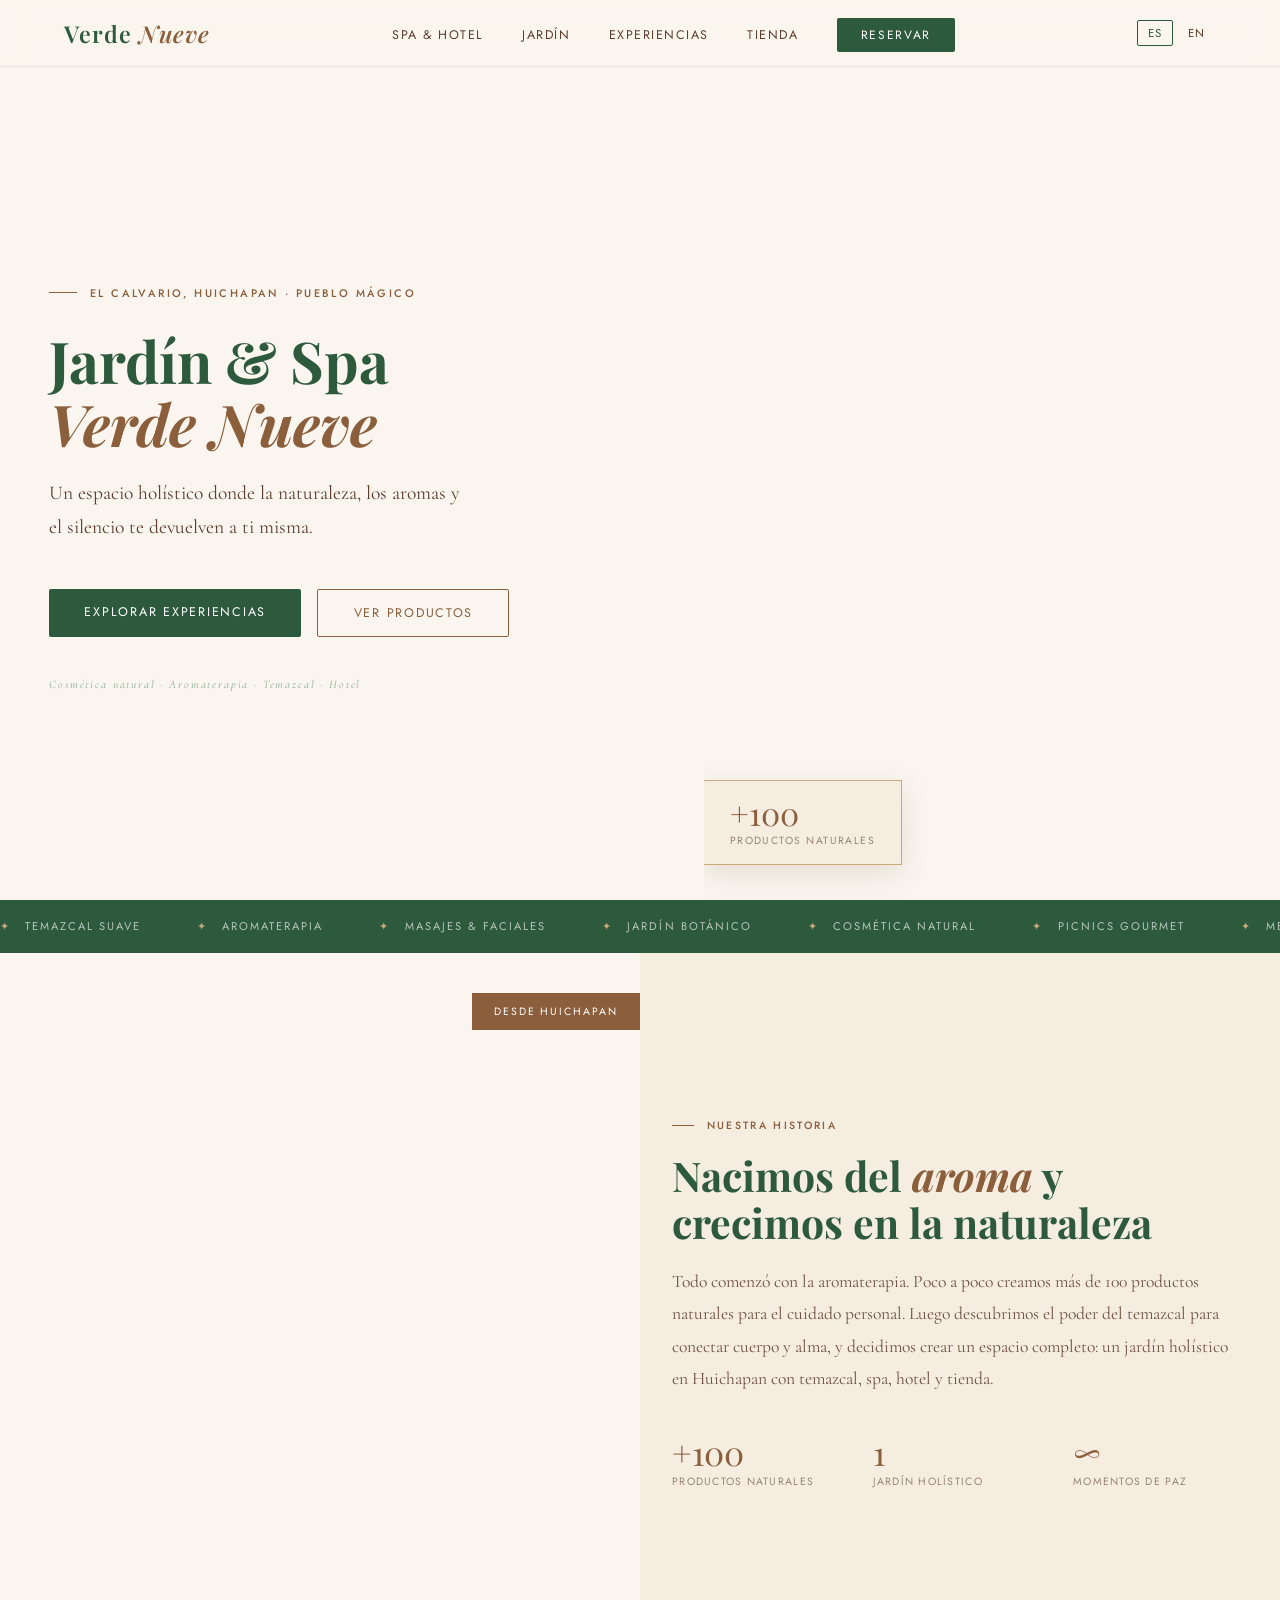
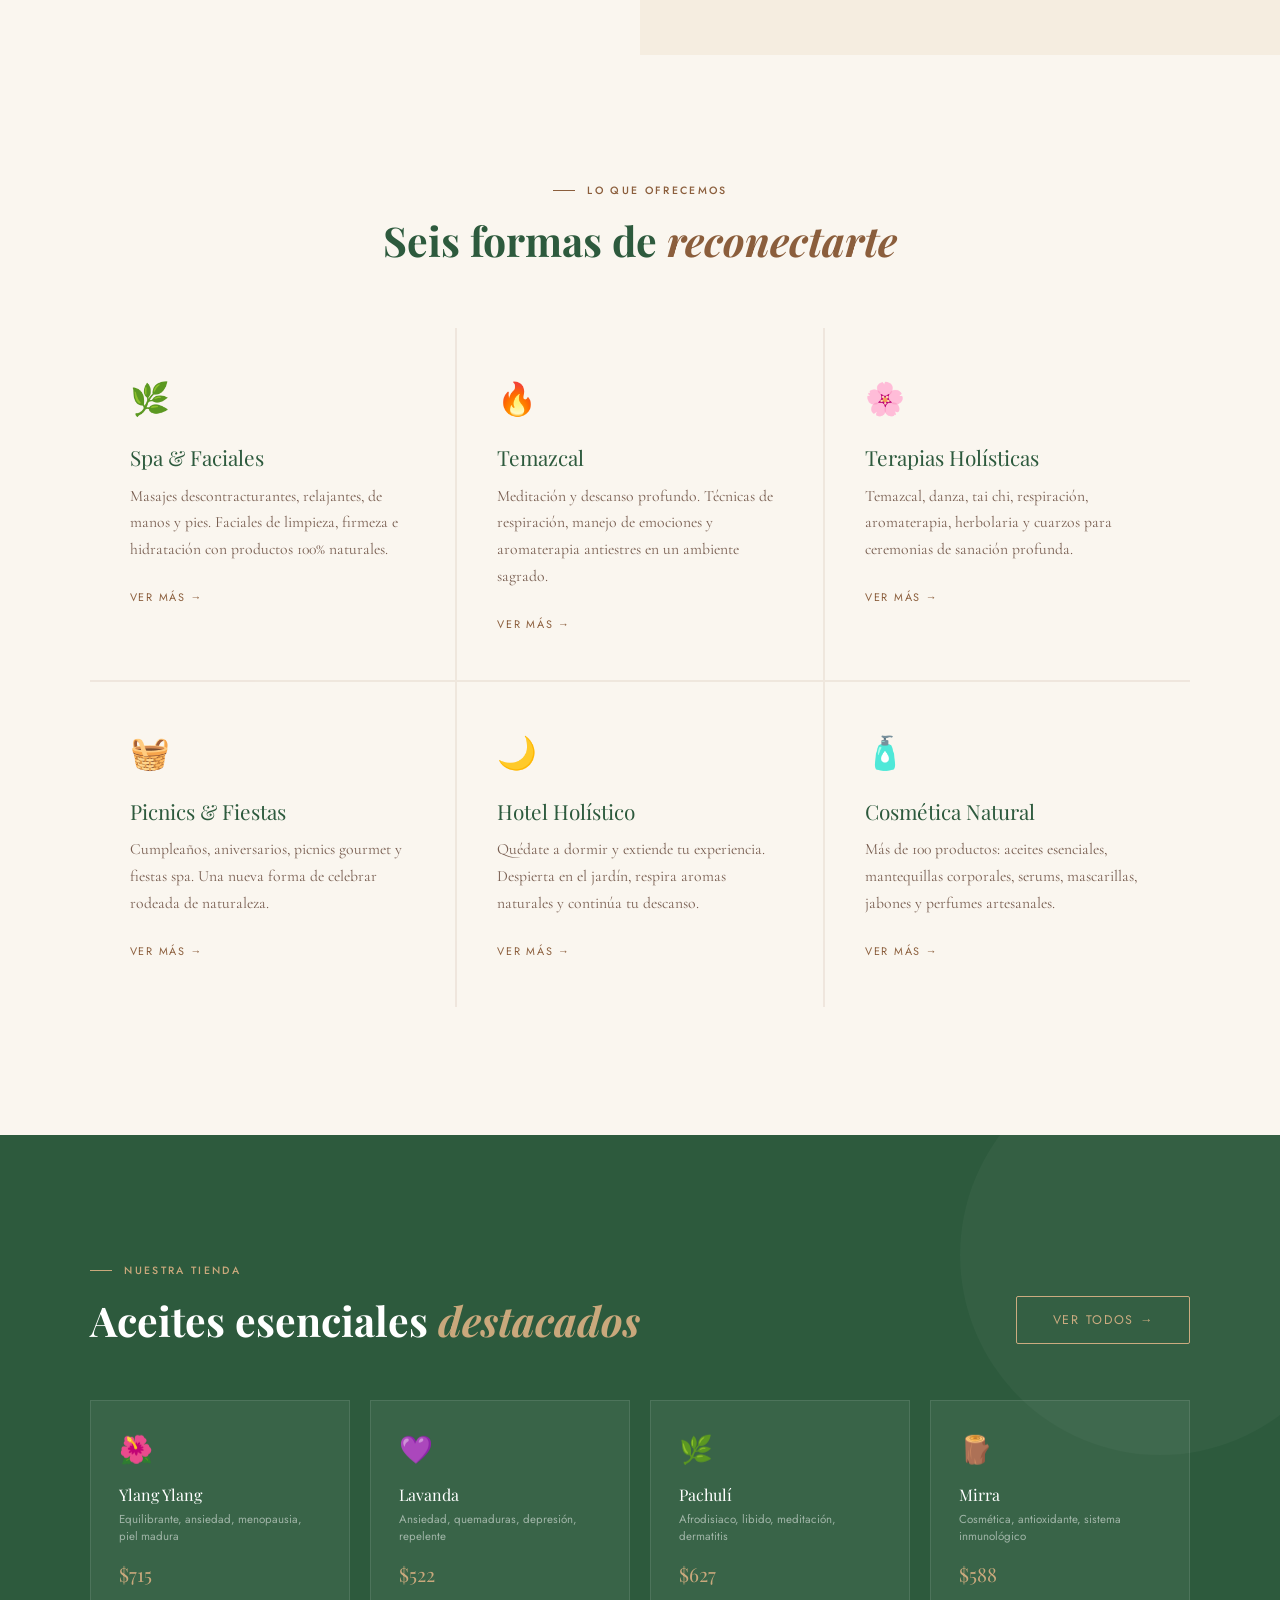
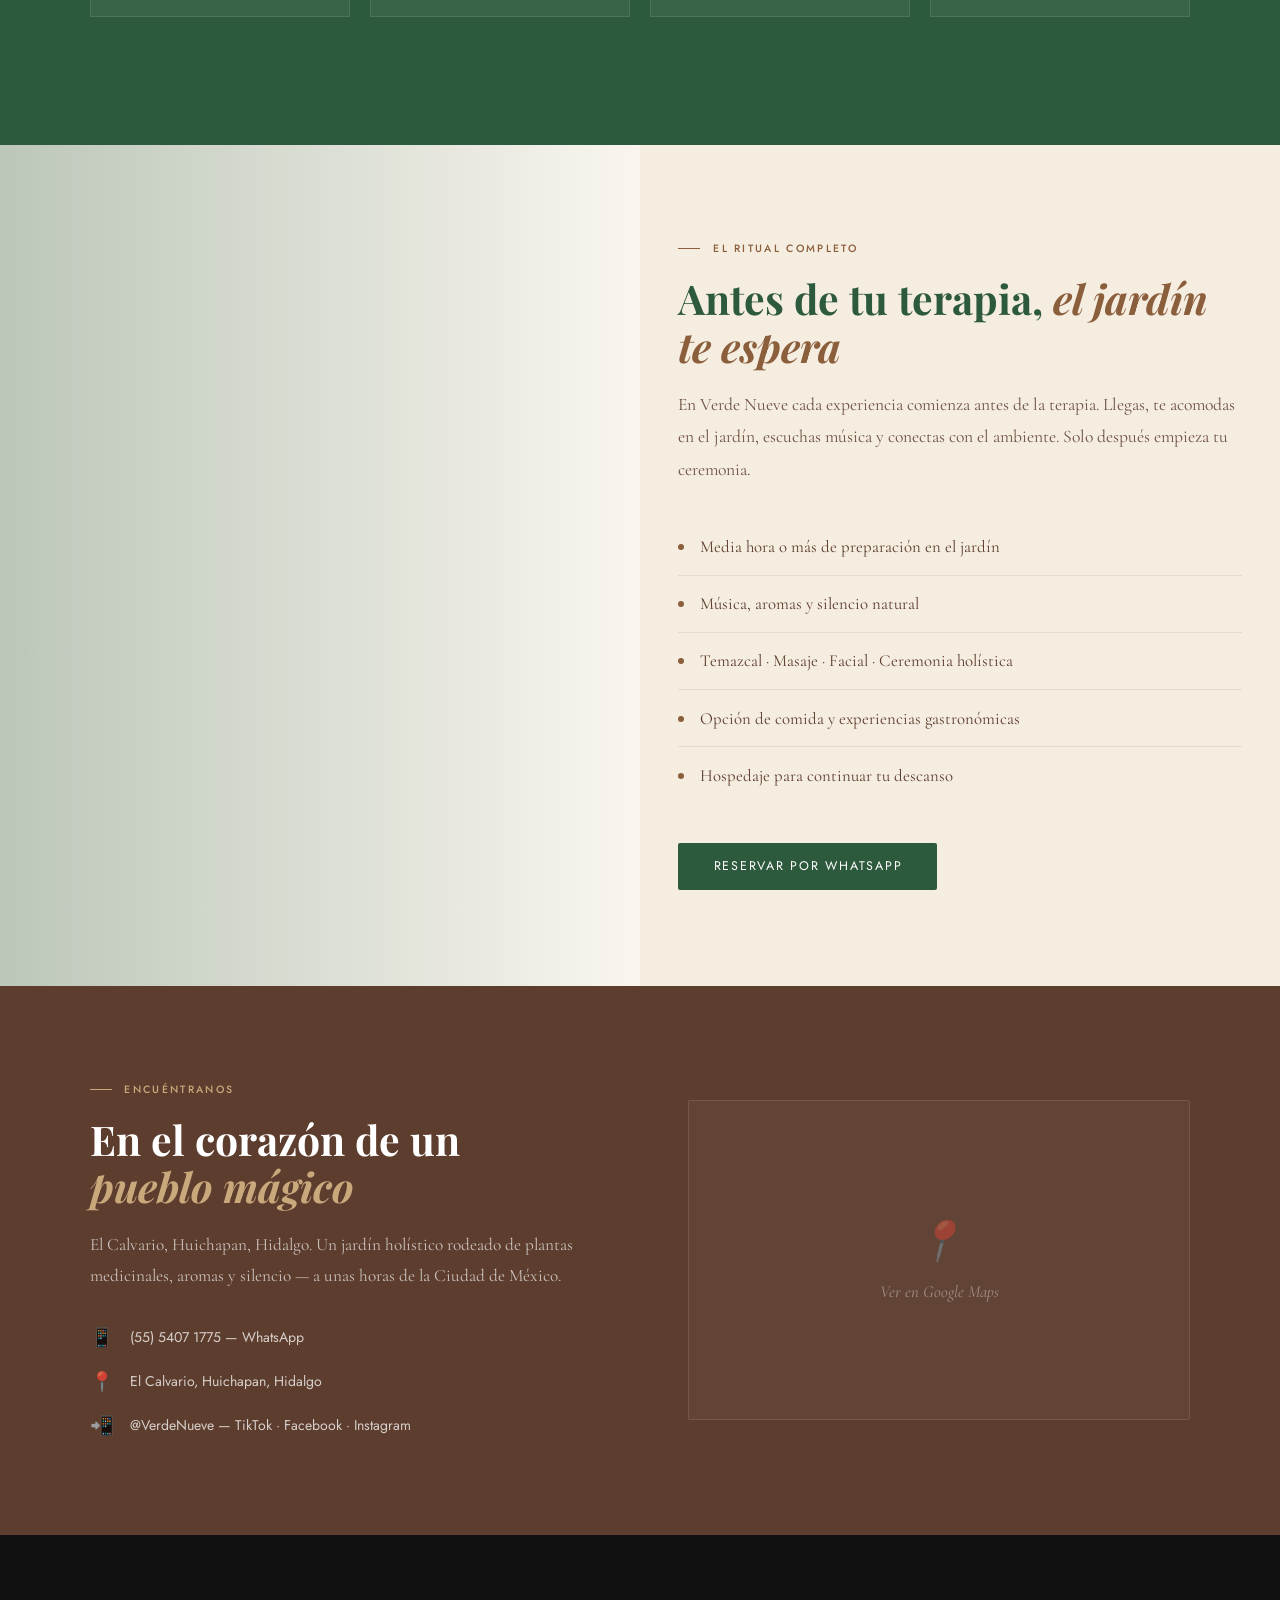
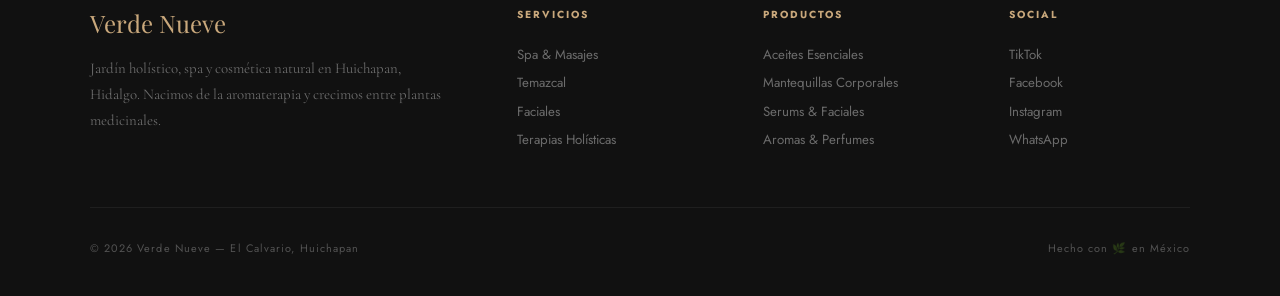
==== index.html @ ed1107f2 "Primer commit — Verde Nueve sitio completo con Supabase" ====
<!DOCTYPE html>
<html lang="es">
<head>
<meta charset="UTF-8">
<meta name="viewport" content="width=device-width, initial-scale=1.0">
<title>Verde Nueve — Jardín & Spa Holístico · Huichapan</title>
<link href="https://fonts.googleapis.com/css2?family=Playfair+Display:ital,wght@0,400;0,600;1,400;1,600&family=Cormorant+Garamond:ital,wght@0,300;0,400;1,300&family=Jost:wght@300;400;500&display=swap" rel="stylesheet">
<style>
  :root {
    --verde:        #2d5a3d;
    --verde-claro:  #4a7c5f;
    --verde-palido: #8aab8e;
    --tierra:       #8b5e3c;
    --arena:        #c9a87c;
    --crema:        #f5ede0;
    --hueso:        #faf6ef;
    --cafe:         #5c3d2e;
    --blanco:       #fff;
  }

  *, *::before, *::after { margin: 0; padding: 0; box-sizing: border-box; }
  html { scroll-behavior: smooth; }

  body {
    font-family: 'Jost', sans-serif;
    background: var(--hueso);
    color: var(--cafe);
    overflow-x: hidden;
  }

  /* ── LANGUAGE SWITCH ── */
  body.lang-es .en { display: none !important; }
  body.lang-en .es { display: none !important; }

  /* ── NAV ── */
  nav {
    position: fixed; top: 0; left: 0; right: 0; z-index: 200;
    display: flex; align-items: center; justify-content: space-between;
    padding: 1.1rem 5%;
    background: rgba(250,246,239,0.94);
    backdrop-filter: blur(14px);
    border-bottom: 1px solid rgba(139,94,60,0.13);
  }

  .nav-logo {
    font-family: 'Playfair Display', serif;
    font-size: 1.45rem; font-weight: 600;
    color: var(--verde); text-decoration: none;
    letter-spacing: 0.04em;
  }
  .nav-logo em { font-style: italic; color: var(--tierra); }

  .nav-links {
    display: flex; align-items: center; gap: 2.4rem; list-style: none;
  }
  .nav-links a {
    text-decoration: none; color: var(--cafe);
    font-size: 0.78rem; letter-spacing: 0.12em; text-transform: uppercase;
    transition: color .2s; position: relative;
  }
  .nav-links a::after {
    content: ''; position: absolute; bottom: -4px; left: 0; right: 0;
    height: 1px; background: var(--tierra);
    transform: scaleX(0); transition: transform .3s;
  }
  .nav-links a:hover { color: var(--tierra); }
  .nav-links a:hover::after { transform: scaleX(1); }

  .btn-reservar {
    background: var(--verde); color: #fff !important;
    padding: .5rem 1.5rem; border-radius: 2px;
    font-size: .75rem !important; letter-spacing: .14em !important;
  }
  .btn-reservar::after { display: none !important; }
  .btn-reservar:hover { background: var(--verde-claro) !important; }

  .lang-toggle { display: flex; gap: .3rem; }
  .lang-toggle button {
    background: none; border: 1px solid transparent;
    padding: .25rem .6rem; cursor: pointer;
    font-family: 'Jost', sans-serif; font-size: .72rem;
    letter-spacing: .1em; color: var(--cafe);
    border-radius: 2px; transition: all .2s;
  }
  .lang-toggle button.active,
  .lang-toggle button:hover { border-color: var(--verde); color: var(--verde); }

  /* ── HERO ── */
  .hero {
    min-height: 100vh;
    display: grid; grid-template-columns: 55% 45%;
    padding-top: 76px;
    background: var(--hueso);
  }

  .hero-left {
    display: flex; flex-direction: column; justify-content: center;
    padding: 6rem 4rem 6rem 7%;
  }

  .eyebrow {
    display: flex; align-items: center; gap: .8rem;
    font-size: .68rem; letter-spacing: .22em; text-transform: uppercase;
    color: var(--tierra); font-weight: 500; margin-bottom: 1.8rem;
  }
  .eyebrow::before {
    content: ''; display: inline-block; width: 28px; height: 1px; background: var(--tierra);
  }

  .hero-title {
    font-family: 'Playfair Display', serif;
    font-size: clamp(2.8rem, 4.5vw, 5rem);
    line-height: 1.08; color: var(--verde); margin-bottom: 1.4rem;
  }
  .hero-title em { display: block; font-style: italic; color: var(--tierra); }

  .hero-desc {
    font-family: 'Cormorant Garamond', serif;
    font-size: 1.22rem; line-height: 1.75;
    color: var(--cafe); opacity: .88;
    max-width: 420px; margin-bottom: 2.8rem;
  }

  .hero-btns { display: flex; gap: 1rem; flex-wrap: wrap; }

  .btn-prim {
    background: var(--verde); color: #fff;
    padding: .88rem 2.2rem; border-radius: 2px;
    font-family: 'Jost', sans-serif; font-size: .78rem;
    letter-spacing: .14em; text-transform: uppercase;
    text-decoration: none; transition: all .3s; display: inline-block;
    border: none; cursor: pointer;
  }
  .btn-prim:hover { background: var(--verde-claro); transform: translateY(-2px); }

  .btn-ghost {
    background: transparent; color: var(--tierra);
    padding: .88rem 2.2rem; border-radius: 2px;
    border: 1px solid var(--tierra);
    font-family: 'Jost', sans-serif; font-size: .78rem;
    letter-spacing: .14em; text-transform: uppercase;
    text-decoration: none; transition: all .3s; display: inline-block;
  }
  .btn-ghost:hover { background: var(--tierra); color: #fff; }

  .hero-tagline {
    margin-top: 2.5rem;
    font-size: .72rem; letter-spacing: .16em; color: var(--verde-palido);
    font-family: 'Cormorant Garamond', serif; font-style: italic;
  }

  /* HERO RIGHT — mosaic */
  .hero-right { position: relative; overflow: hidden; }

  .hero-mosaic {
    display: grid;
    grid-template-columns: 1fr 1fr;
    grid-template-rows: 60% 40%;
    height: 100%; gap: 4px;
  }

  .tile {
    overflow: hidden;
    background-size: cover; background-position: center;
    transition: transform .7s ease;
  }
  .tile:hover { transform: scale(1.04); }
  .tile-a {
    grid-column: 1; grid-row: 1 / 3;
    background-image: url('https://images.unsplash.com/photo-1600334089648-b0d9d3028eb2?w=700&q=80');
  }
  .tile-b {
    background-image: url('https://images.unsplash.com/photo-1540555700478-4be289fbecef?w=500&q=80');
  }
  .tile-c {
    background-image: url('https://images.unsplash.com/photo-1556760544-74068565f05c?w=500&q=80');
  }

  .hero-pill {
    position: absolute; bottom: 2.2rem; left: -1px;
    background: var(--crema); border: 1px solid var(--arena);
    padding: 1rem 1.6rem;
    box-shadow: 0 8px 30px rgba(92,61,46,.14);
    z-index: 10;
  }
  .hero-pill .big { font-family: 'Playfair Display', serif; font-size: 2rem; color: var(--tierra); line-height: 1; }
  .hero-pill .small { font-size: .65rem; letter-spacing: .14em; text-transform: uppercase; color: var(--cafe); opacity: .6; margin-top: .25rem; }

  /* ── MARQUEE ── */
  .marquee-wrap { background: var(--verde); padding: 1.15rem 0; overflow: hidden; }
  .marquee-track {
    display: flex; gap: 3.5rem; width: max-content;
    animation: scroll 22s linear infinite;
  }
  .marquee-track:hover { animation-play-state: paused; }
  .marquee-item {
    font-size: .7rem; letter-spacing: .18em; text-transform: uppercase;
    color: rgba(255,255,255,.65); white-space: nowrap;
    display: flex; align-items: center; gap: .9rem;
  }
  .marquee-item::before { content: '✦'; color: var(--arena); }
  @keyframes scroll { from { transform: translateX(0); } to { transform: translateX(-50%); } }

  /* ── SECTION HELPERS ── */
  .section-eyebrow {
    display: flex; align-items: center; gap: .8rem;
    font-size: .66rem; letter-spacing: .22em; text-transform: uppercase;
    color: var(--tierra); font-weight: 500; margin-bottom: 1.2rem;
  }
  .section-eyebrow::before { content: ''; width: 22px; height: 1px; background: var(--tierra); }

  .section-title {
    font-family: 'Playfair Display', serif;
    font-size: clamp(1.9rem, 3.2vw, 3rem);
    line-height: 1.15; color: var(--verde); margin-bottom: 1.2rem;
  }
  .section-title em { font-style: italic; color: var(--tierra); }

  .section-body {
    font-family: 'Cormorant Garamond', serif;
    font-size: 1.1rem; line-height: 1.85; color: var(--cafe); opacity: .88;
  }

  /* ── SOBRE ── */
  .sobre { display: grid; grid-template-columns: 1fr 1fr; min-height: 78vh; }

  .sobre-photo {
    background: url('https://images.unsplash.com/photo-1501854140801-50d01698950b?w=900&q=80') center/cover;
    position: relative;
  }
  .sobre-photo-tag {
    position: absolute; top: 2.5rem; right: 0;
    background: var(--tierra); color: #fff;
    padding: .7rem 1.4rem;
    font-size: .66rem; letter-spacing: .18em; text-transform: uppercase;
  }

  .sobre-text {
    background: var(--crema);
    padding: 6rem 6% 6rem 5%;
    display: flex; flex-direction: column; justify-content: center;
  }

  .stats-row { display: grid; grid-template-columns: repeat(3,1fr); gap: 2rem; margin-top: 2.5rem; }
  .stat-num { font-family: 'Playfair Display', serif; font-size: 2.1rem; color: var(--tierra); line-height: 1; }
  .stat-lab { font-size: .66rem; letter-spacing: .12em; text-transform: uppercase; color: var(--cafe); opacity: .6; margin-top: .3rem; }

  /* ── SERVICIOS ── */
  .servicios { padding: 8rem 7%; background: var(--hueso); }
  .servicios-header { text-align: center; margin-bottom: 4rem; }

  .service-grid {
    display: grid; grid-template-columns: repeat(3, 1fr);
    gap: 2px; background: rgba(139,94,60,.1);
  }

  .service-card {
    background: var(--hueso);
    padding: 3rem 2.5rem;
    cursor: pointer; position: relative; overflow: hidden;
    text-decoration: none; color: inherit; display: block;
    transition: color .35s;
  }
  .service-card::before {
    content: ''; position: absolute; inset: 0;
    background: var(--verde);
    transform: scaleY(0); transform-origin: bottom;
    transition: transform .4s ease; z-index: 0;
  }
  .service-card:hover::before { transform: scaleY(1); }
  .service-card > * { position: relative; z-index: 1; }
  .service-card:hover .s-icon { color: var(--arena); }
  .service-card:hover .s-name { color: #fff; }
  .service-card:hover .s-desc { color: rgba(255,255,255,.72); }
  .service-card:hover .s-more { color: var(--arena); }

  .s-icon { font-size: 2rem; margin-bottom: 1.3rem; color: var(--verde-palido); transition: color .35s; }
  .s-name {
    font-family: 'Playfair Display', serif;
    font-size: 1.3rem; color: var(--verde); margin-bottom: .8rem; transition: color .35s;
  }
  .s-desc {
    font-family: 'Cormorant Garamond', serif;
    font-size: .98rem; line-height: 1.7; color: var(--cafe); opacity: .82;
    margin-bottom: 1.6rem; transition: color .35s;
  }
  .s-more { font-size: .68rem; letter-spacing: .16em; text-transform: uppercase; color: var(--tierra); transition: color .35s; }

  /* ── PRODUCTOS ── */
  .productos { background: var(--verde); padding: 8rem 7%; position: relative; overflow: hidden; }
  .productos::after {
    content: ''; position: absolute; top: -80px; right: -80px;
    width: 400px; height: 400px; border-radius: 50%;
    background: rgba(255,255,255,.03); pointer-events: none;
  }

  .productos-header {
    display: flex; justify-content: space-between; align-items: flex-end;
    margin-bottom: 3.5rem;
  }
  .productos-header .section-eyebrow { color: var(--arena); }
  .productos-header .section-eyebrow::before { background: var(--arena); }
  .productos-header .section-title { color: #fff; margin-bottom: 0; }
  .productos-header .section-title em { color: var(--arena); }

  .prod-grid { display: grid; grid-template-columns: repeat(4,1fr); gap: 1.2rem; }

  .prod-card {
    background: rgba(255,255,255,.06);
    border: 1px solid rgba(255,255,255,.1);
    padding: 1.8rem; cursor: pointer;
    transition: all .3s;
  }
  .prod-card:hover { background: rgba(255,255,255,.12); transform: translateY(-4px); }
  .prod-emoji { font-size: 1.7rem; margin-bottom: .9rem; }
  .prod-name { font-family: 'Playfair Display', serif; font-size: 1rem; color: #fff; margin-bottom: .4rem; }
  .prod-uso { font-size: .72rem; color: rgba(255,255,255,.52); line-height: 1.5; margin-bottom: 1rem; }
  .prod-price { font-family: 'Playfair Display', serif; font-size: 1.2rem; color: var(--arena); }

  /* ── EXPERIENCIA ── */
  .experiencia { display: grid; grid-template-columns: 1fr 1fr; min-height: 68vh; }

  .exp-photo {
    background: url('https://images.unsplash.com/photo-1544161515-4ab6ce6db874?w=900&q=80') center/cover;
    position: relative;
  }
  .exp-photo::after {
    content: ''; position: absolute; inset: 0;
    background: linear-gradient(to right, rgba(45,90,61,.3), transparent);
  }

  .exp-text {
    background: var(--crema); padding: 6rem 6%;
    display: flex; flex-direction: column; justify-content: center;
  }

  .ritual-list { list-style: none; margin: 2rem 0 2.5rem; }
  .ritual-list li {
    display: flex; align-items: flex-start; gap: 1rem;
    padding: 1.1rem 0; border-bottom: 1px solid rgba(139,94,60,.12);
    font-family: 'Cormorant Garamond', serif; font-size: 1.05rem; color: var(--cafe);
  }
  .ritual-list li:last-child { border-bottom: none; }
  .ritual-dot { width: 6px; height: 6px; border-radius: 50%; background: var(--tierra); margin-top: 8px; flex-shrink: 0; }

  /* ── CONTACTO ── */
  .contacto {
    background: var(--cafe);
    display: grid; grid-template-columns: 1fr 1fr;
    gap: 6rem; padding: 6rem 7%;
    align-items: center;
  }

  .contacto .section-eyebrow { color: var(--arena); }
  .contacto .section-eyebrow::before { background: var(--arena); }
  .contacto .section-title { color: #fff; }
  .contacto .section-title em { color: var(--arena); }

  .contact-desc {
    font-family: 'Cormorant Garamond', serif;
    font-size: 1.08rem; color: rgba(255,255,255,.68); line-height: 1.8; margin-bottom: 2rem;
  }
  .contact-items { display: flex; flex-direction: column; gap: 1rem; }
  .contact-item {
    display: flex; align-items: center; gap: 1rem;
    color: rgba(255,255,255,.75); font-size: .88rem;
  }
  .contact-item .ico { font-size: 1.2rem; }

  .map-box {
    height: 320px; border: 1px solid rgba(255,255,255,.1);
    background: rgba(255,255,255,.04);
    display: flex; flex-direction: column; align-items: center; justify-content: center;
    gap: 1rem; cursor: pointer; transition: all .3s; border-radius: 2px;
    color: rgba(255,255,255,.4);
    font-family: 'Cormorant Garamond', serif; font-style: italic; font-size: 1.05rem;
  }
  .map-box:hover { background: rgba(255,255,255,.08); color: rgba(255,255,255,.75); }
  .map-box .pin { font-size: 2.4rem; }

  /* ── FOOTER ── */
  footer { background: #111; padding: 4.5rem 7% 2.5rem; }

  .footer-grid {
    display: grid; grid-template-columns: 2fr 1fr 1fr 1fr;
    gap: 4rem; margin-bottom: 3rem;
  }

  .footer-brand {
    font-family: 'Playfair Display', serif;
    font-size: 1.5rem; color: var(--arena); margin-bottom: 1rem;
  }
  .footer-bio {
    font-family: 'Cormorant Garamond', serif;
    font-size: .93rem; color: rgba(255,255,255,.38); line-height: 1.75;
  }

  .footer-col h5 {
    font-size: .64rem; letter-spacing: .2em; text-transform: uppercase;
    color: var(--arena); margin-bottom: 1.4rem;
  }
  .footer-col a {
    display: block; color: rgba(255,255,255,.38); text-decoration: none;
    font-size: .83rem; margin-bottom: .6rem; transition: color .2s;
  }
  .footer-col a:hover { color: rgba(255,255,255,.75); }

  .footer-bottom {
    border-top: 1px solid rgba(255,255,255,.06);
    padding-top: 2rem;
    display: flex; justify-content: space-between; align-items: center;
    font-size: .68rem; letter-spacing: .1em; color: rgba(255,255,255,.28);
  }

  /* ── ANIMATIONS ── */
  @keyframes fadeUp {
    from { opacity: 0; transform: translateY(28px); }
    to   { opacity: 1; transform: translateY(0); }
  }
  .hero-left .eyebrow  { animation: fadeUp .6s ease .1s both; }
  .hero-left .hero-title { animation: fadeUp .7s ease .2s both; }
  .hero-left .hero-desc  { animation: fadeUp .7s ease .35s both; }
  .hero-left .hero-btns  { animation: fadeUp .7s ease .5s both; }

  /* ── RESPONSIVE (basic) ── */
  @media (max-width: 900px) {
    .hero, .sobre, .experiencia, .contacto { grid-template-columns: 1fr; }
    .hero-right { min-height: 50vw; }
    .hero-left { padding: 4rem 6%; }
    .nav-links { display: none; }
    .footer-grid { grid-template-columns: 1fr 1fr; }
    .service-grid { grid-template-columns: 1fr 1fr; }
    .prod-grid { grid-template-columns: 1fr 1fr; }
  }
</style>
</head>
<body class="lang-es">

<!-- ────────── NAV ────────── -->
<nav>
  <a href="#" class="nav-logo">Verde <em>Nueve</em></a>

  <ul class="nav-links">
    <li><a href="#spa" class="es">Spa & Hotel</a><a href="#spa" class="en">Spa & Hotel</a></li>
    <li><a href="#jardin" class="es">Jardín</a><a href="#jardin" class="en">Garden</a></li>
    <li><a href="#experiencias" class="es">Experiencias</a><a href="#experiencias" class="en">Experiences</a></li>
    <li><a href="#tienda" class="es">Tienda</a><a href="#tienda" class="en">Shop</a></li>
    <li>
      <a href="https://wa.me/5554071775" class="btn-reservar es">Reservar</a>
      <a href="https://wa.me/5554071775" class="btn-reservar en">Book Now</a>
    </li>
  </ul>

  <div class="lang-toggle">
    <button class="active" onclick="setLang('es')">ES</button>
    <button onclick="setLang('en')">EN</button>
  </div>
</nav>

<!-- ────────── HERO ────────── -->
<section class="hero">
  <div class="hero-left">
    <div class="eyebrow">
      <span class="es">El Calvario, Huichapan · Pueblo Mágico</span>
      <span class="en">El Calvario, Huichapan · Magic Town</span>
    </div>

    <h1 class="hero-title">
      <span class="es">Jardín & Spa<em>Verde Nueve</em></span>
      <span class="en">Garden & Spa<em>Verde Nueve</em></span>
    </h1>

    <p class="hero-desc es">Un espacio holístico donde la naturaleza, los aromas y el silencio te devuelven a ti misma.</p>
    <p class="hero-desc en">A holistic space where nature, aromas and silence bring you back to yourself.</p>

    <div class="hero-btns">
      <a href="#experiencias" class="btn-prim es">Explorar Experiencias</a>
      <a href="#experiencias" class="btn-prim en">Explore Experiences</a>
      <a href="#tienda" class="btn-ghost es">Ver Productos</a>
      <a href="#tienda" class="btn-ghost en">Shop Products</a>
    </div>

    <p class="hero-tagline es">Cosmética natural · Aromaterapia · Temazcal · Hotel</p>
    <p class="hero-tagline en">Natural cosmetics · Aromatherapy · Temazcal · Hotel</p>
  </div>

  <div class="hero-right">
    <div class="hero-mosaic">
      <div class="tile tile-a"></div>
      <div class="tile tile-b"></div>
      <div class="tile tile-c"></div>
    </div>
    <div class="hero-pill">
      <div class="big">+100</div>
      <div class="small es">Productos naturales</div>
      <div class="small en">Natural products</div>
    </div>
  </div>
</section>

<!-- ────────── MARQUEE ────────── -->
<div class="marquee-wrap">
  <div class="marquee-track">
    <div class="marquee-item">Temazcal Suave</div>
    <div class="marquee-item">Aromaterapia</div>
    <div class="marquee-item">Masajes &amp; Faciales</div>
    <div class="marquee-item">Jardín Botánico</div>
    <div class="marquee-item">Cosmética Natural</div>
    <div class="marquee-item">Picnics Gourmet</div>
    <div class="marquee-item">Meditación</div>
    <div class="marquee-item">Hotel Holístico</div>
    <div class="marquee-item">Temazcal Suave</div>
    <div class="marquee-item">Aromaterapia</div>
    <div class="marquee-item">Masajes &amp; Faciales</div>
    <div class="marquee-item">Jardín Botánico</div>
    <div class="marquee-item">Cosmética Natural</div>
    <div class="marquee-item">Picnics Gourmet</div>
    <div class="marquee-item">Meditación</div>
    <div class="marquee-item">Hotel Holístico</div>
  </div>
</div>

<!-- ────────── SOBRE ────────── -->
<section class="sobre" id="sobre">
  <div class="sobre-photo">
    <div class="sobre-photo-tag es">Desde Huichapan</div>
    <div class="sobre-photo-tag en">From Huichapan</div>
  </div>

  <div class="sobre-text">
    <div class="section-eyebrow es">Nuestra historia</div>
    <div class="section-eyebrow en">Our story</div>
    <h2 class="section-title es">Nacimos del <em>aroma</em> y crecimos en la naturaleza</h2>
    <h2 class="section-title en">Born from <em>scent</em>, grown in nature</h2>
    <p class="section-body es">Todo comenzó con la aromaterapia. Poco a poco creamos más de 100 productos naturales para el cuidado personal. Luego descubrimos el poder del temazcal para conectar cuerpo y alma, y decidimos crear un espacio completo: un jardín holístico en Huichapan con temazcal, spa, hotel y tienda.</p>
    <p class="section-body en">It all started with aromatherapy. Little by little we created over 100 natural personal care products. Then we discovered the power of temazcal to connect body and soul, and decided to build a complete space: a holistic garden in Huichapan with temazcal, spa, hotel and shop.</p>

    <div class="stats-row">
      <div>
        <div class="stat-num">+100</div>
        <div class="stat-lab es">Productos naturales</div>
        <div class="stat-lab en">Natural products</div>
      </div>
      <div>
        <div class="stat-num">1</div>
        <div class="stat-lab es">Jardín holístico</div>
        <div class="stat-lab en">Holistic garden</div>
      </div>
      <div>
        <div class="stat-num">∞</div>
        <div class="stat-lab es">Momentos de paz</div>
        <div class="stat-lab en">Moments of peace</div>
      </div>
    </div>
  </div>
</section>

<!-- ────────── SERVICIOS ────────── -->
<section class="servicios" id="spa">
  <div class="servicios-header">
    <div class="section-eyebrow" style="justify-content:center">
      <span class="es">Lo que ofrecemos</span>
      <span class="en">What we offer</span>
    </div>
    <h2 class="section-title" style="text-align:center">
      <span class="es">Seis formas de <em>reconectarte</em></span>
      <span class="en">Six ways to <em>reconnect</em></span>
    </h2>
  </div>

  <div class="service-grid">
    <a href="#" class="service-card">
      <div class="s-icon">🌿</div>
      <div class="s-name es">Spa & Faciales</div>
      <div class="s-name en">Spa & Facials</div>
      <p class="s-desc es">Masajes descontracturantes, relajantes, de manos y pies. Faciales de limpieza, firmeza e hidratación con productos 100% naturales.</p>
      <p class="s-desc en">Tension-releasing massages, hands and feet care. Cleansing, firming and hydrating facials with 100% natural products.</p>
      <div class="s-more es">Ver más →</div>
      <div class="s-more en">Learn more →</div>
    </a>

    <a href="#" class="service-card">
      <div class="s-icon">🔥</div>
      <div class="s-name es">Temazcal</div>
      <div class="s-name en">Temazcal</div>
      <p class="s-desc es">Meditación y descanso profundo. Técnicas de respiración, manejo de emociones y aromaterapia antiestres en un ambiente sagrado.</p>
      <p class="s-desc en">Meditation and deep rest. Breathing techniques, emotion management and anti-stress aromatherapy in a sacred environment.</p>
      <div class="s-more es">Ver más →</div>
      <div class="s-more en">Learn more →</div>
    </a>

    <a href="#" class="service-card">
      <div class="s-icon">🌸</div>
      <div class="s-name es">Terapias Holísticas</div>
      <div class="s-name en">Holistic Therapies</div>
      <p class="s-desc es">Temazcal, danza, tai chi, respiración, aromaterapia, herbolaria y cuarzos para ceremonias de sanación profunda.</p>
      <p class="s-desc en">Temazcal, dance, tai chi, breathing, aromatherapy, herbalism and crystals for deep healing ceremonies.</p>
      <div class="s-more es">Ver más →</div>
      <div class="s-more en">Learn more →</div>
    </a>

    <a href="#" class="service-card">
      <div class="s-icon">🧺</div>
      <div class="s-name es">Picnics & Fiestas</div>
      <div class="s-name en">Picnics & Celebrations</div>
      <p class="s-desc es">Cumpleaños, aniversarios, picnics gourmet y fiestas spa. Una nueva forma de celebrar rodeada de naturaleza.</p>
      <p class="s-desc en">Birthdays, anniversaries, gourmet picnics and spa parties. A new way to celebrate surrounded by nature.</p>
      <div class="s-more es">Ver más →</div>
      <div class="s-more en">Learn more →</div>
    </a>

    <a href="#" class="service-card">
      <div class="s-icon">🌙</div>
      <div class="s-name es">Hotel Holístico</div>
      <div class="s-name en">Holistic Hotel</div>
      <p class="s-desc es">Quédate a dormir y extiende tu experiencia. Despierta en el jardín, respira aromas naturales y continúa tu descanso.</p>
      <p class="s-desc en">Stay overnight and extend your experience. Wake up in the garden, breathe natural aromas and continue your rest.</p>
      <div class="s-more es">Ver más →</div>
      <div class="s-more en">Learn more →</div>
    </a>

    <a href="#" class="service-card">
      <div class="s-icon">🧴</div>
      <div class="s-name es">Cosmética Natural</div>
      <div class="s-name en">Natural Cosmetics</div>
      <p class="s-desc es">Más de 100 productos: aceites esenciales, mantequillas corporales, serums, mascarillas, jabones y perfumes artesanales.</p>
      <p class="s-desc en">Over 100 products: essential oils, body butters, serums, masks, soaps and artisanal perfumes.</p>
      <div class="s-more es">Ver más →</div>
      <div class="s-more en">Learn more →</div>
    </a>
  </div>
</section>

<!-- ────────── PRODUCTOS ────────── -->
<section class="productos" id="tienda">
  <div class="productos-header">
    <div>
      <div class="section-eyebrow es">Nuestra tienda</div>
      <div class="section-eyebrow en">Our shop</div>
      <h2 class="section-title es">Aceites esenciales <em>destacados</em></h2>
      <h2 class="section-title en">Featured <em>essential oils</em></h2>
    </div>
    <a href="#" class="btn-ghost" style="border-color:var(--arena);color:var(--arena)">
      <span class="es">Ver todos →</span>
      <span class="en">View all →</span>
    </a>
  </div>

  <div class="prod-grid">
    <div class="prod-card">
      <div class="prod-emoji">🌺</div>
      <div class="prod-name">Ylang Ylang</div>
      <div class="prod-uso es">Equilibrante, ansiedad, menopausia, piel madura</div>
      <div class="prod-uso en">Balancing, anxiety, menopause, mature skin</div>
      <div class="prod-price">$715</div>
    </div>
    <div class="prod-card">
      <div class="prod-emoji">💜</div>
      <div class="prod-name">Lavanda</div>
      <div class="prod-uso es">Ansiedad, quemaduras, depresión, repelente</div>
      <div class="prod-uso en">Anxiety, burns, depression, insect repellent</div>
      <div class="prod-price">$522</div>
    </div>
    <div class="prod-card">
      <div class="prod-emoji">🌿</div>
      <div class="prod-name">Pachulí</div>
      <div class="prod-uso es">Afrodisiaco, libido, meditación, dermatitis</div>
      <div class="prod-uso en">Aphrodisiac, libido, meditation, dermatitis</div>
      <div class="prod-price">$627</div>
    </div>
    <div class="prod-card">
      <div class="prod-emoji">🪵</div>
      <div class="prod-name">Mirra</div>
      <div class="prod-uso es">Cosmética, antioxidante, sistema inmunológico</div>
      <div class="prod-uso en">Cosmetics, antioxidant, immune system</div>
      <div class="prod-price">$588</div>
    </div>
  </div>
</section>

<!-- ────────── EXPERIENCIA ────────── -->
<section class="experiencia" id="experiencias">
  <div class="exp-photo"></div>

  <div class="exp-text">
    <div class="section-eyebrow es">El ritual completo</div>
    <div class="section-eyebrow en">The full ritual</div>
    <h2 class="section-title es">Antes de tu terapia, <em>el jardín te espera</em></h2>
    <h2 class="section-title en">Before your therapy, <em>the garden awaits</em></h2>
    <p class="section-body es">En Verde Nueve cada experiencia comienza antes de la terapia. Llegas, te acomodas en el jardín, escuchas música y conectas con el ambiente. Solo después empieza tu ceremonia.</p>
    <p class="section-body en">At Verde Nueve every experience begins before the therapy. You arrive, settle into the garden, listen to music and connect with the environment. Only then does your ceremony begin.</p>

    <ul class="ritual-list">
      <li><div class="ritual-dot"></div><span class="es">Media hora o más de preparación en el jardín</span><span class="en">Half hour or more of garden preparation</span></li>
      <li><div class="ritual-dot"></div><span class="es">Música, aromas y silencio natural</span><span class="en">Music, aromas and natural silence</span></li>
      <li><div class="ritual-dot"></div><span class="es">Temazcal · Masaje · Facial · Ceremonia holística</span><span class="en">Temazcal · Massage · Facial · Holistic ceremony</span></li>
      <li><div class="ritual-dot"></div><span class="es">Opción de comida y experiencias gastronómicas</span><span class="en">Food and gastronomic experiences available</span></li>
      <li><div class="ritual-dot"></div><span class="es">Hospedaje para continuar tu descanso</span><span class="en">Accommodation to extend your stay</span></li>
    </ul>

    <a href="https://wa.me/5554071775" class="btn-prim" style="align-self:flex-start">
      <span class="es">Reservar por WhatsApp</span>
      <span class="en">Book via WhatsApp</span>
    </a>
  </div>
</section>

<!-- ────────── CONTACTO ────────── -->
<section class="contacto" id="contacto">
  <div>
    <div class="section-eyebrow es">Encuéntranos</div>
    <div class="section-eyebrow en">Find us</div>
    <h2 class="section-title es">En el corazón de un <em>pueblo mágico</em></h2>
    <h2 class="section-title en">In the heart of a <em>magic town</em></h2>
    <p class="contact-desc es">El Calvario, Huichapan, Hidalgo. Un jardín holístico rodeado de plantas medicinales, aromas y silencio — a unas horas de la Ciudad de México.</p>
    <p class="contact-desc en">El Calvario, Huichapan, Hidalgo. A holistic garden surrounded by medicinal plants, aromas and silence — a few hours from Mexico City.</p>
    <div class="contact-items">
      <div class="contact-item"><span class="ico">📱</span> (55) 5407 1775 — WhatsApp</div>
      <div class="contact-item"><span class="ico">📍</span> El Calvario, Huichapan, Hidalgo</div>
      <div class="contact-item"><span class="ico">📲</span> @VerdeNueve — TikTok · Facebook · Instagram</div>
    </div>
  </div>

  <div class="map-box" onclick="window.open('https://maps.google.com/?q=Huichapan+Hidalgo','_blank')">
    <div class="pin">📍</div>
    <span class="es">Ver en Google Maps</span>
    <span class="en">View on Google Maps</span>
  </div>
</section>

<!-- ────────── FOOTER ────────── -->
<footer>
  <div class="footer-grid">
    <div>
      <div class="footer-brand">Verde Nueve</div>
      <p class="footer-bio es">Jardín holístico, spa y cosmética natural en Huichapan, Hidalgo. Nacimos de la aromaterapia y crecimos entre plantas medicinales.</p>
      <p class="footer-bio en">Holistic garden, spa and natural cosmetics in Huichapan, Hidalgo. Born from aromatherapy and grown among medicinal plants.</p>
    </div>
    <div class="footer-col">
      <h5 class="es">Servicios</h5><h5 class="en">Services</h5>
      <a href="#"><span class="es">Spa & Masajes</span><span class="en">Spa & Massages</span></a>
      <a href="#"><span class="es">Temazcal</span><span class="en">Temazcal</span></a>
      <a href="#"><span class="es">Faciales</span><span class="en">Facials</span></a>
      <a href="#"><span class="es">Terapias Holísticas</span><span class="en">Holistic Therapies</span></a>
    </div>
    <div class="footer-col">
      <h5 class="es">Productos</h5><h5 class="en">Products</h5>
      <a href="#"><span class="es">Aceites Esenciales</span><span class="en">Essential Oils</span></a>
      <a href="#"><span class="es">Mantequillas Corporales</span><span class="en">Body Butters</span></a>
      <a href="#"><span class="es">Serums & Faciales</span><span class="en">Serums & Facials</span></a>
      <a href="#"><span class="es">Aromas & Perfumes</span><span class="en">Aromas & Perfumes</span></a>
    </div>
    <div class="footer-col">
      <h5>Social</h5>
      <a href="#">TikTok</a>
      <a href="#">Facebook</a>
      <a href="#">Instagram</a>
      <a href="https://wa.me/5554071775">WhatsApp</a>
    </div>
  </div>

  <div class="footer-bottom">
    <div>© 2026 Verde Nueve — El Calvario, Huichapan</div>
    <div class="es">Hecho con 🌿 en México</div>
    <div class="en">Made with 🌿 in Mexico</div>
  </div>
</footer>

<script>
  function setLang(lang) {
    document.body.className = 'lang-' + lang;
    document.querySelectorAll('.lang-toggle button').forEach(b => b.classList.remove('active'));
    event.target.classList.add('active');
  }
</script>
</body>
</html>
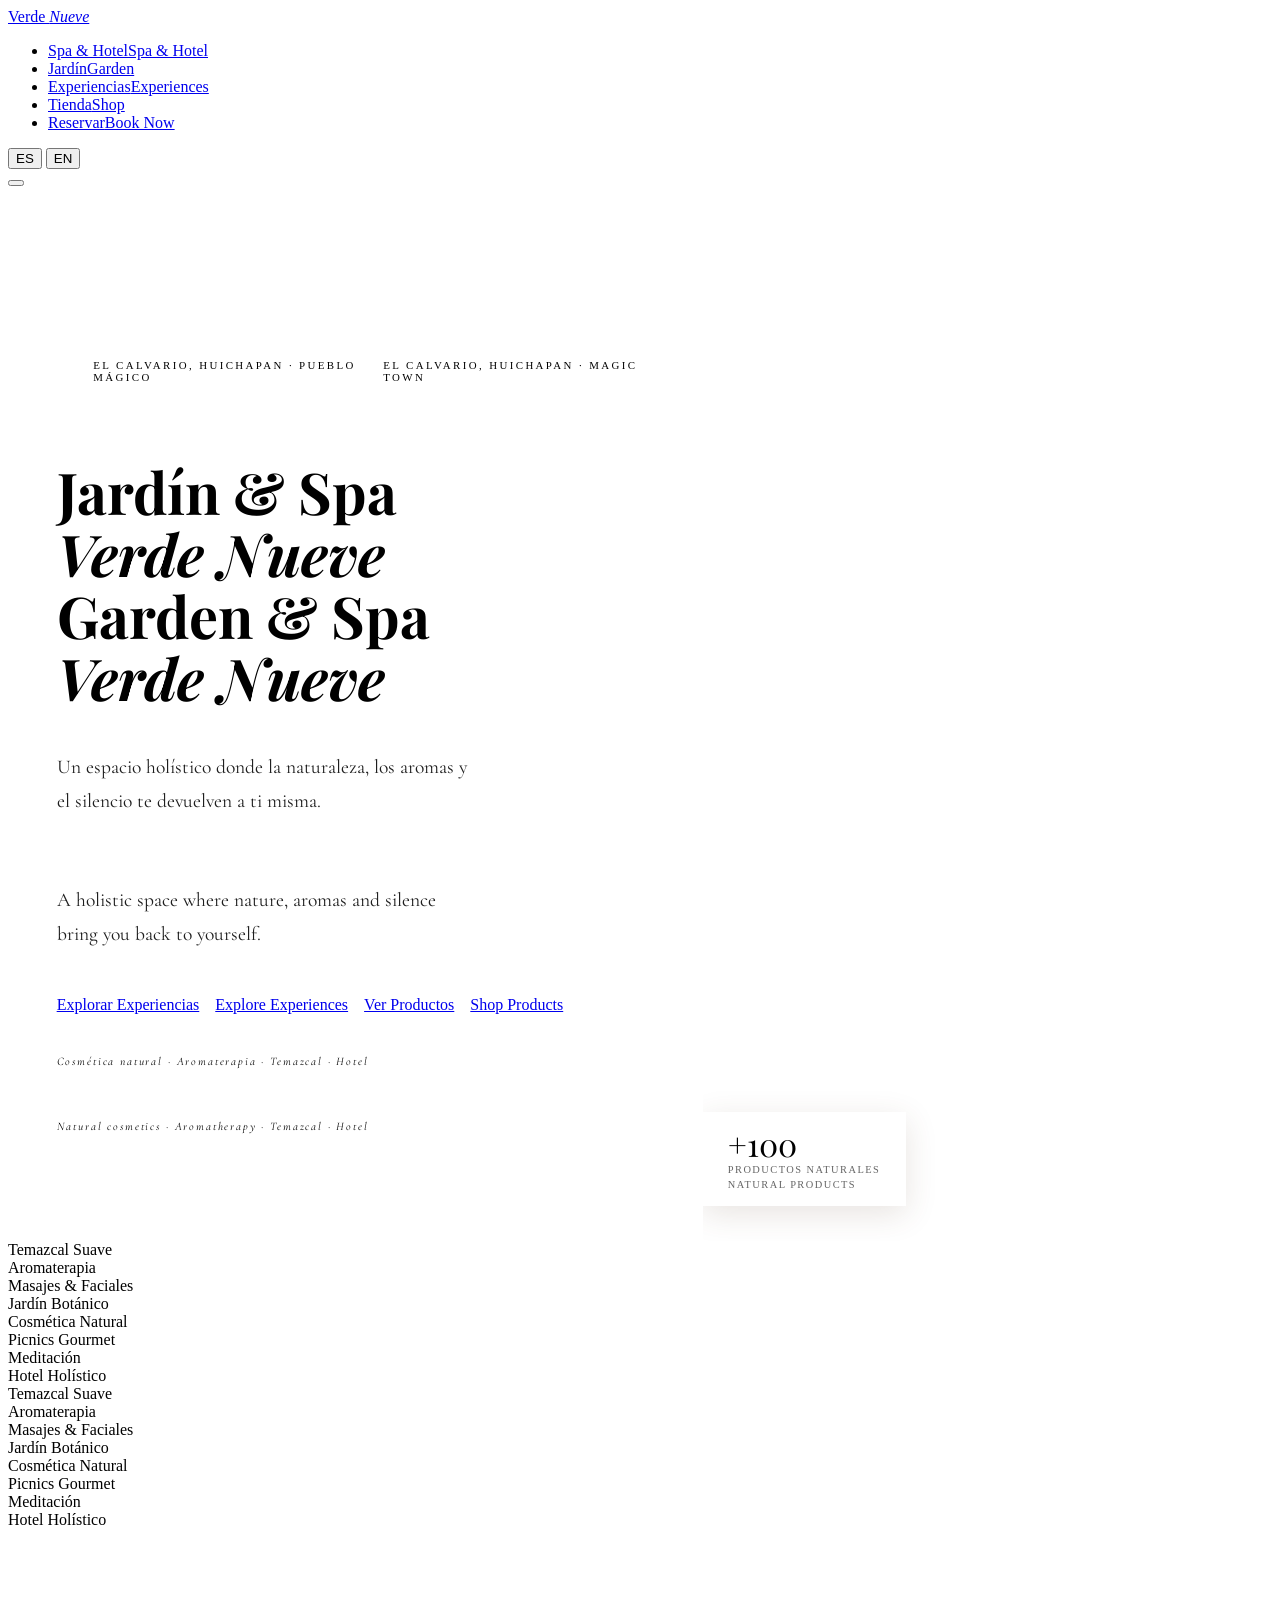
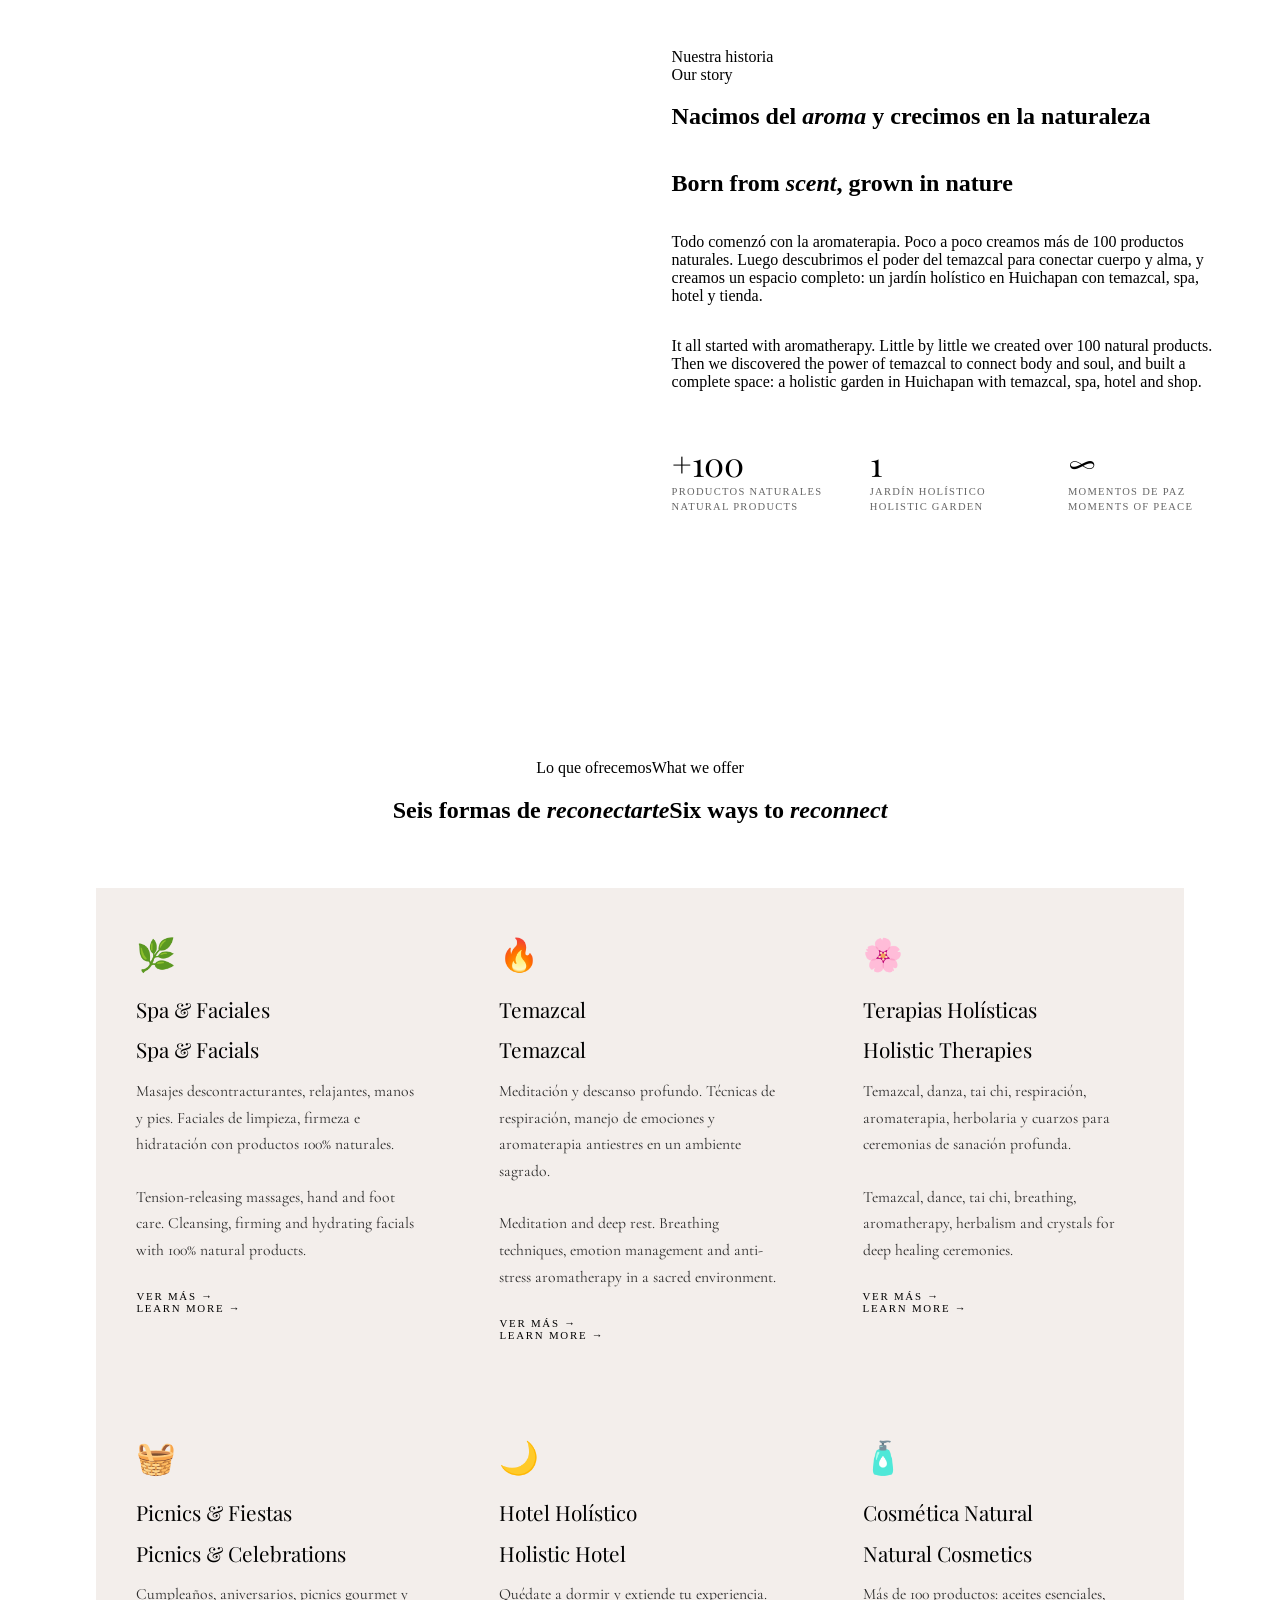
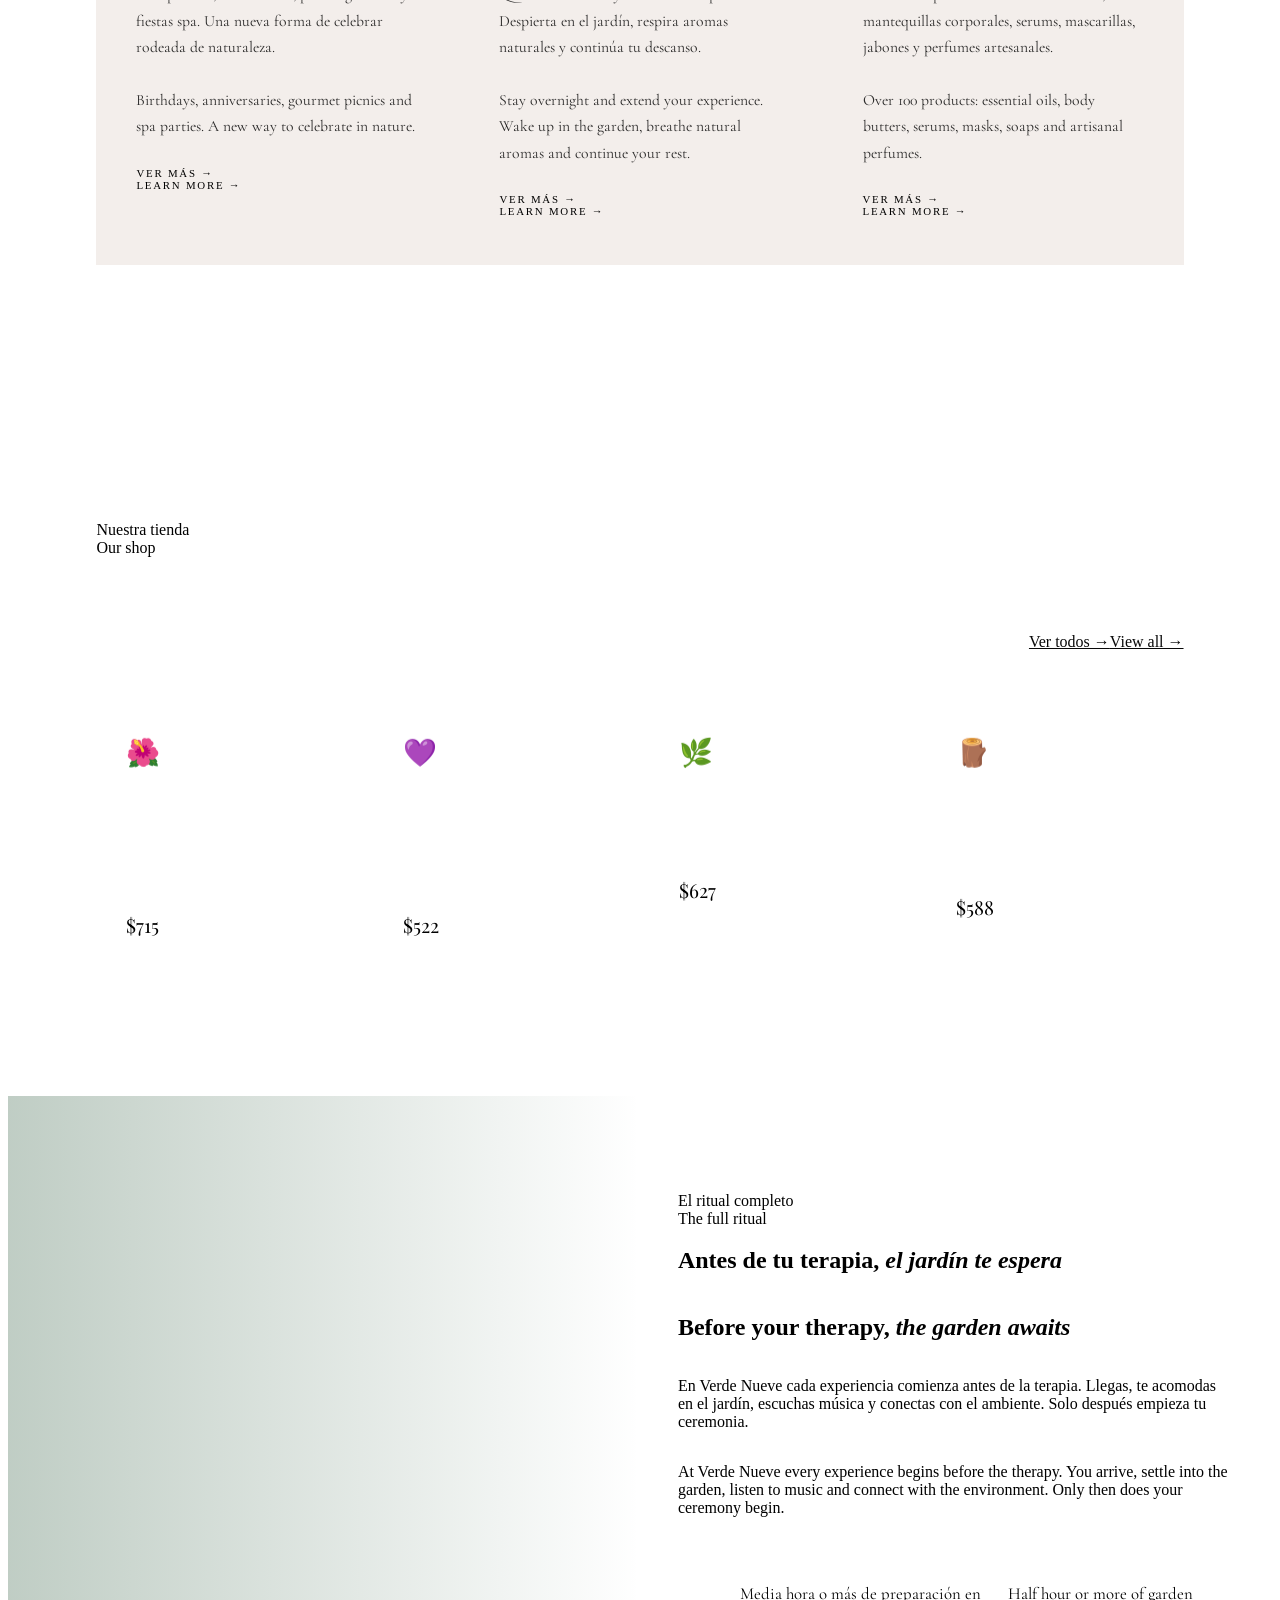
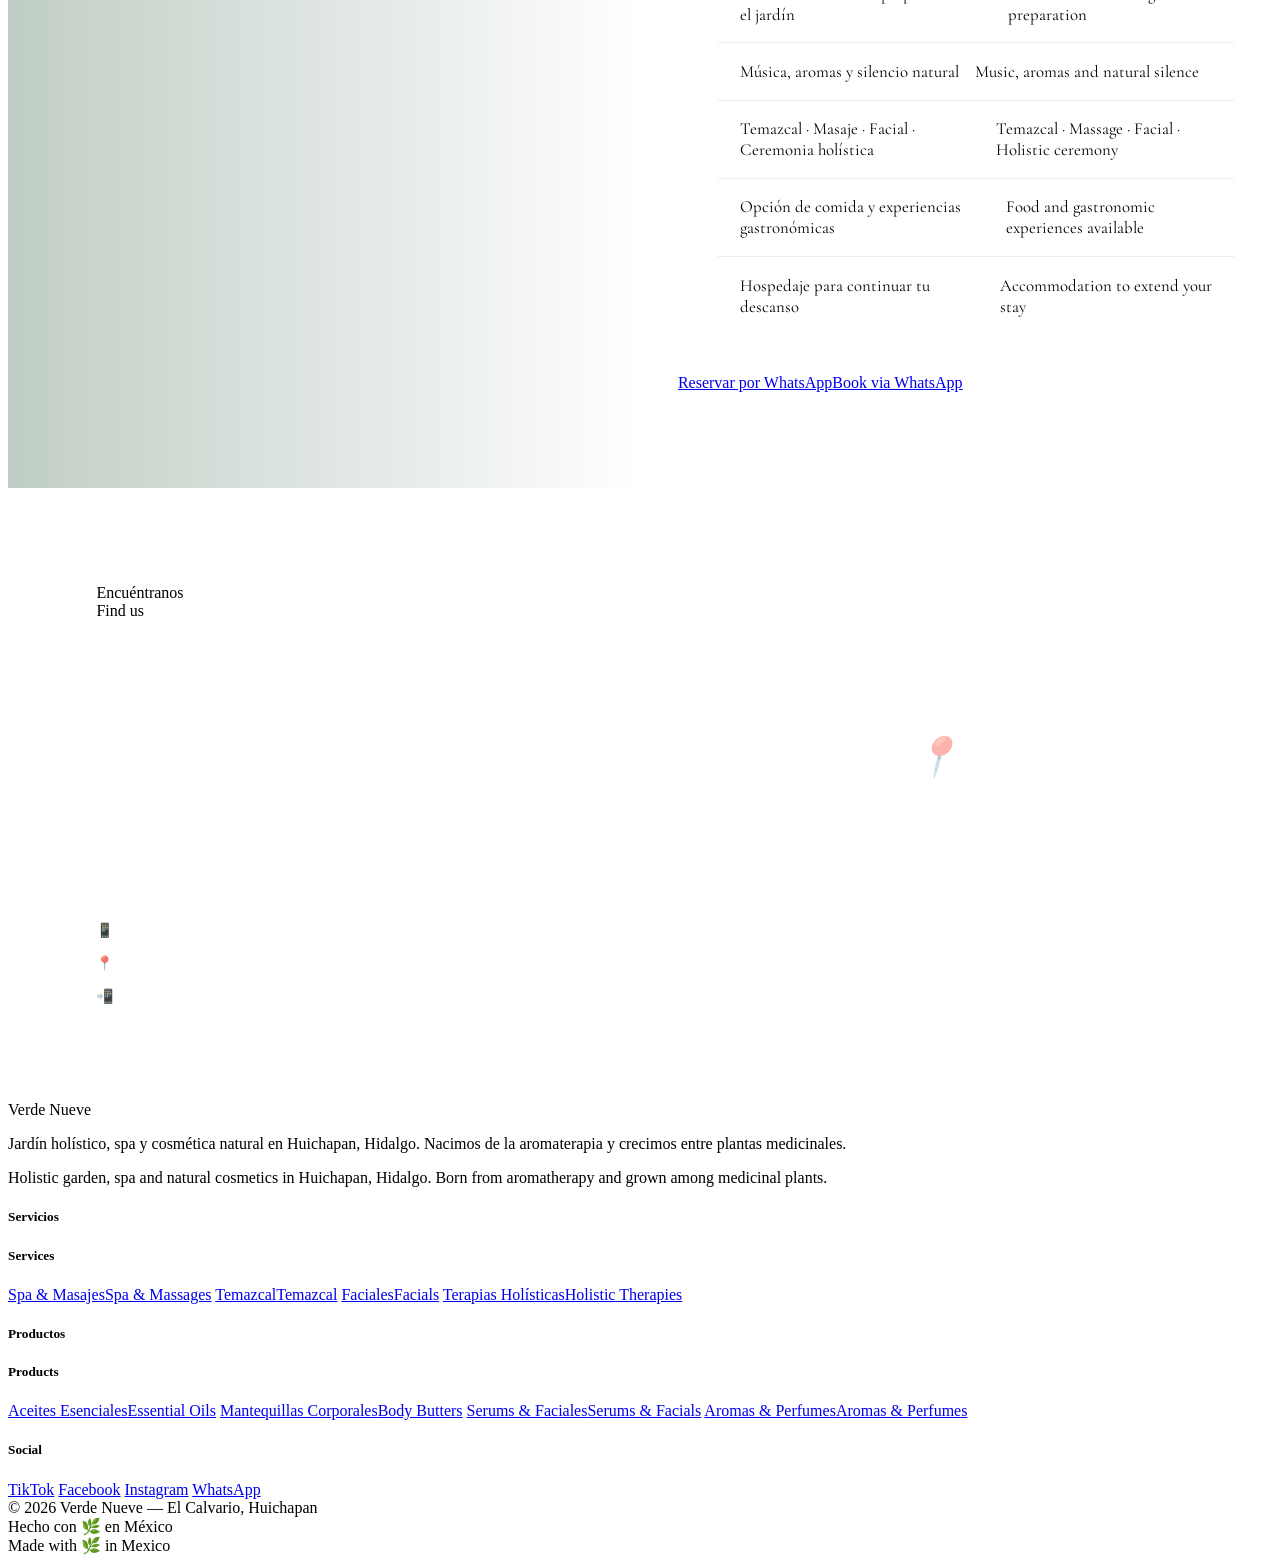
==== commit db3a9cf9: "Add files via upload" ====
--- a/index.html
+++ b/index.html
@@ -5,242 +5,38 @@
 <meta name="viewport" content="width=device-width, initial-scale=1.0">
 <title>Verde Nueve — Jardín & Spa Holístico · Huichapan</title>
 <link href="https://fonts.googleapis.com/css2?family=Playfair+Display:ital,wght@0,400;0,600;1,400;1,600&family=Cormorant+Garamond:ital,wght@0,300;0,400;1,300&family=Jost:wght@300;400;500&display=swap" rel="stylesheet">
+<link rel="stylesheet" href="style.css">
 <style>
-  :root {
-    --verde:        #2d5a3d;
-    --verde-claro:  #4a7c5f;
-    --verde-palido: #8aab8e;
-    --tierra:       #8b5e3c;
-    --arena:        #c9a87c;
-    --crema:        #f5ede0;
-    --hueso:        #faf6ef;
-    --cafe:         #5c3d2e;
-    --blanco:       #fff;
-  }
-
-  *, *::before, *::after { margin: 0; padding: 0; box-sizing: border-box; }
-  html { scroll-behavior: smooth; }
-
-  body {
-    font-family: 'Jost', sans-serif;
-    background: var(--hueso);
-    color: var(--cafe);
-    overflow-x: hidden;
-  }
-
-  /* ── LANGUAGE SWITCH ── */
-  body.lang-es .en { display: none !important; }
-  body.lang-en .es { display: none !important; }
-
-  /* ── NAV ── */
-  nav {
-    position: fixed; top: 0; left: 0; right: 0; z-index: 200;
-    display: flex; align-items: center; justify-content: space-between;
-    padding: 1.1rem 5%;
-    background: rgba(250,246,239,0.94);
-    backdrop-filter: blur(14px);
-    border-bottom: 1px solid rgba(139,94,60,0.13);
-  }
-
-  .nav-logo {
-    font-family: 'Playfair Display', serif;
-    font-size: 1.45rem; font-weight: 600;
-    color: var(--verde); text-decoration: none;
-    letter-spacing: 0.04em;
-  }
-  .nav-logo em { font-style: italic; color: var(--tierra); }
-
-  .nav-links {
-    display: flex; align-items: center; gap: 2.4rem; list-style: none;
-  }
-  .nav-links a {
-    text-decoration: none; color: var(--cafe);
-    font-size: 0.78rem; letter-spacing: 0.12em; text-transform: uppercase;
-    transition: color .2s; position: relative;
-  }
-  .nav-links a::after {
-    content: ''; position: absolute; bottom: -4px; left: 0; right: 0;
-    height: 1px; background: var(--tierra);
-    transform: scaleX(0); transition: transform .3s;
-  }
-  .nav-links a:hover { color: var(--tierra); }
-  .nav-links a:hover::after { transform: scaleX(1); }
-
-  .btn-reservar {
-    background: var(--verde); color: #fff !important;
-    padding: .5rem 1.5rem; border-radius: 2px;
-    font-size: .75rem !important; letter-spacing: .14em !important;
-  }
-  .btn-reservar::after { display: none !important; }
-  .btn-reservar:hover { background: var(--verde-claro) !important; }
-
-  .lang-toggle { display: flex; gap: .3rem; }
-  .lang-toggle button {
-    background: none; border: 1px solid transparent;
-    padding: .25rem .6rem; cursor: pointer;
-    font-family: 'Jost', sans-serif; font-size: .72rem;
-    letter-spacing: .1em; color: var(--cafe);
-    border-radius: 2px; transition: all .2s;
-  }
-  .lang-toggle button.active,
-  .lang-toggle button:hover { border-color: var(--verde); color: var(--verde); }
-
   /* ── HERO ── */
-  .hero {
-    min-height: 100vh;
-    display: grid; grid-template-columns: 55% 45%;
-    padding-top: 76px;
-    background: var(--hueso);
-  }
-
-  .hero-left {
-    display: flex; flex-direction: column; justify-content: center;
-    padding: 6rem 4rem 6rem 7%;
-  }
-
-  .eyebrow {
-    display: flex; align-items: center; gap: .8rem;
-    font-size: .68rem; letter-spacing: .22em; text-transform: uppercase;
-    color: var(--tierra); font-weight: 500; margin-bottom: 1.8rem;
-  }
-  .eyebrow::before {
-    content: ''; display: inline-block; width: 28px; height: 1px; background: var(--tierra);
-  }
-
-  .hero-title {
-    font-family: 'Playfair Display', serif;
-    font-size: clamp(2.8rem, 4.5vw, 5rem);
-    line-height: 1.08; color: var(--verde); margin-bottom: 1.4rem;
-  }
+  .hero { min-height: 100vh; display: grid; grid-template-columns: 55% 45%; padding-top: 76px; }
+  .hero-left { display: flex; flex-direction: column; justify-content: center; padding: 6rem 4rem 6rem 7%; }
+  .eyebrow { display: flex; align-items: center; gap: .8rem; font-size: .68rem; letter-spacing: .22em; text-transform: uppercase; color: var(--tierra); font-weight: 500; margin-bottom: 1.8rem; }
+  .eyebrow::before { content: ''; display: inline-block; width: 28px; height: 1px; background: var(--tierra); }
+  .hero-title { font-family: 'Playfair Display', serif; font-size: clamp(2.8rem, 4.5vw, 5rem); line-height: 1.08; color: var(--verde); margin-bottom: 1.4rem; }
   .hero-title em { display: block; font-style: italic; color: var(--tierra); }
-
-  .hero-desc {
-    font-family: 'Cormorant Garamond', serif;
-    font-size: 1.22rem; line-height: 1.75;
-    color: var(--cafe); opacity: .88;
-    max-width: 420px; margin-bottom: 2.8rem;
-  }
-
+  .hero-desc { font-family: 'Cormorant Garamond', serif; font-size: 1.22rem; line-height: 1.75; color: var(--cafe); opacity: .88; max-width: 420px; margin-bottom: 2.8rem; }
   .hero-btns { display: flex; gap: 1rem; flex-wrap: wrap; }
-
-  .btn-prim {
-    background: var(--verde); color: #fff;
-    padding: .88rem 2.2rem; border-radius: 2px;
-    font-family: 'Jost', sans-serif; font-size: .78rem;
-    letter-spacing: .14em; text-transform: uppercase;
-    text-decoration: none; transition: all .3s; display: inline-block;
-    border: none; cursor: pointer;
-  }
-  .btn-prim:hover { background: var(--verde-claro); transform: translateY(-2px); }
-
-  .btn-ghost {
-    background: transparent; color: var(--tierra);
-    padding: .88rem 2.2rem; border-radius: 2px;
-    border: 1px solid var(--tierra);
-    font-family: 'Jost', sans-serif; font-size: .78rem;
-    letter-spacing: .14em; text-transform: uppercase;
-    text-decoration: none; transition: all .3s; display: inline-block;
-  }
-  .btn-ghost:hover { background: var(--tierra); color: #fff; }
-
-  .hero-tagline {
-    margin-top: 2.5rem;
-    font-size: .72rem; letter-spacing: .16em; color: var(--verde-palido);
-    font-family: 'Cormorant Garamond', serif; font-style: italic;
-  }
-
-  /* HERO RIGHT — mosaic */
+  .hero-tagline { margin-top: 2.5rem; font-size: .72rem; letter-spacing: .16em; color: var(--verde-palido); font-family: 'Cormorant Garamond', serif; font-style: italic; }
   .hero-right { position: relative; overflow: hidden; }
-
-  .hero-mosaic {
-    display: grid;
-    grid-template-columns: 1fr 1fr;
-    grid-template-rows: 60% 40%;
-    height: 100%; gap: 4px;
-  }
-
-  .tile {
-    overflow: hidden;
-    background-size: cover; background-position: center;
-    transition: transform .7s ease;
-  }
+  .hero-mosaic { display: grid; grid-template-columns: 1fr 1fr; grid-template-rows: 60% 40%; height: 100%; gap: 4px; }
+  .tile { overflow: hidden; background-size: cover; background-position: center; transition: transform .7s ease; }
   .tile:hover { transform: scale(1.04); }
-  .tile-a {
-    grid-column: 1; grid-row: 1 / 3;
-    background-image: url('https://images.unsplash.com/photo-1600334089648-b0d9d3028eb2?w=700&q=80');
-  }
-  .tile-b {
-    background-image: url('https://images.unsplash.com/photo-1540555700478-4be289fbecef?w=500&q=80');
-  }
-  .tile-c {
-    background-image: url('https://images.unsplash.com/photo-1556760544-74068565f05c?w=500&q=80');
-  }
-
-  .hero-pill {
-    position: absolute; bottom: 2.2rem; left: -1px;
-    background: var(--crema); border: 1px solid var(--arena);
-    padding: 1rem 1.6rem;
-    box-shadow: 0 8px 30px rgba(92,61,46,.14);
-    z-index: 10;
-  }
+  .tile-a { grid-column: 1; grid-row: 1/3; background-image: url('https://images.unsplash.com/photo-1600334089648-b0d9d3028eb2?w=700&q=80'); }
+  .tile-b { background-image: url('https://images.unsplash.com/photo-1540555700478-4be289fbecef?w=500&q=80'); }
+  .tile-c { background-image: url('https://images.unsplash.com/photo-1556760544-74068565f05c?w=500&q=80'); }
+  .hero-pill { position: absolute; bottom: 2.2rem; left: -1px; background: var(--crema); border: 1px solid var(--arena); padding: 1rem 1.6rem; box-shadow: 0 8px 30px rgba(92,61,46,.14); z-index: 10; }
   .hero-pill .big { font-family: 'Playfair Display', serif; font-size: 2rem; color: var(--tierra); line-height: 1; }
   .hero-pill .small { font-size: .65rem; letter-spacing: .14em; text-transform: uppercase; color: var(--cafe); opacity: .6; margin-top: .25rem; }
-
-  /* ── MARQUEE ── */
-  .marquee-wrap { background: var(--verde); padding: 1.15rem 0; overflow: hidden; }
-  .marquee-track {
-    display: flex; gap: 3.5rem; width: max-content;
-    animation: scroll 22s linear infinite;
-  }
-  .marquee-track:hover { animation-play-state: paused; }
-  .marquee-item {
-    font-size: .7rem; letter-spacing: .18em; text-transform: uppercase;
-    color: rgba(255,255,255,.65); white-space: nowrap;
-    display: flex; align-items: center; gap: .9rem;
-  }
-  .marquee-item::before { content: '✦'; color: var(--arena); }
-  @keyframes scroll { from { transform: translateX(0); } to { transform: translateX(-50%); } }
-
-  /* ── SECTION HELPERS ── */
-  .section-eyebrow {
-    display: flex; align-items: center; gap: .8rem;
-    font-size: .66rem; letter-spacing: .22em; text-transform: uppercase;
-    color: var(--tierra); font-weight: 500; margin-bottom: 1.2rem;
-  }
-  .section-eyebrow::before { content: ''; width: 22px; height: 1px; background: var(--tierra); }
-
-  .section-title {
-    font-family: 'Playfair Display', serif;
-    font-size: clamp(1.9rem, 3.2vw, 3rem);
-    line-height: 1.15; color: var(--verde); margin-bottom: 1.2rem;
-  }
-  .section-title em { font-style: italic; color: var(--tierra); }
-
-  .section-body {
-    font-family: 'Cormorant Garamond', serif;
-    font-size: 1.1rem; line-height: 1.85; color: var(--cafe); opacity: .88;
-  }
+  .hero-left .eyebrow   { animation: fadeUp .6s ease .1s both; }
+  .hero-left .hero-title { animation: fadeUp .7s ease .2s both; }
+  .hero-left .hero-desc  { animation: fadeUp .7s ease .35s both; }
+  .hero-left .hero-btns  { animation: fadeUp .7s ease .5s both; }
 
   /* ── SOBRE ── */
   .sobre { display: grid; grid-template-columns: 1fr 1fr; min-height: 78vh; }
-
-  .sobre-photo {
-    background: url('https://images.unsplash.com/photo-1501854140801-50d01698950b?w=900&q=80') center/cover;
-    position: relative;
-  }
-  .sobre-photo-tag {
-    position: absolute; top: 2.5rem; right: 0;
-    background: var(--tierra); color: #fff;
-    padding: .7rem 1.4rem;
-    font-size: .66rem; letter-spacing: .18em; text-transform: uppercase;
-  }
-
-  .sobre-text {
-    background: var(--crema);
-    padding: 6rem 6% 6rem 5%;
-    display: flex; flex-direction: column; justify-content: center;
-  }
-
+  .sobre-photo { background: url('https://images.unsplash.com/photo-1501854140801-50d01698950b?w=900&q=80') center/cover; position: relative; }
+  .sobre-photo-tag { position: absolute; top: 2.5rem; right: 0; background: var(--tierra); color: #fff; padding: .7rem 1.4rem; font-size: .66rem; letter-spacing: .18em; text-transform: uppercase; }
+  .sobre-text { background: var(--crema); padding: 6rem 6% 6rem 5%; display: flex; flex-direction: column; justify-content: center; }
   .stats-row { display: grid; grid-template-columns: repeat(3,1fr); gap: 2rem; margin-top: 2.5rem; }
   .stat-num { font-family: 'Playfair Display', serif; font-size: 2.1rem; color: var(--tierra); line-height: 1; }
   .stat-lab { font-size: .66rem; letter-spacing: .12em; text-transform: uppercase; color: var(--cafe); opacity: .6; margin-top: .3rem; }
@@ -248,69 +44,30 @@
   /* ── SERVICIOS ── */
   .servicios { padding: 8rem 7%; background: var(--hueso); }
   .servicios-header { text-align: center; margin-bottom: 4rem; }
-
-  .service-grid {
-    display: grid; grid-template-columns: repeat(3, 1fr);
-    gap: 2px; background: rgba(139,94,60,.1);
-  }
-
-  .service-card {
-    background: var(--hueso);
-    padding: 3rem 2.5rem;
-    cursor: pointer; position: relative; overflow: hidden;
-    text-decoration: none; color: inherit; display: block;
-    transition: color .35s;
-  }
-  .service-card::before {
-    content: ''; position: absolute; inset: 0;
-    background: var(--verde);
-    transform: scaleY(0); transform-origin: bottom;
-    transition: transform .4s ease; z-index: 0;
-  }
+  .service-grid { display: grid; grid-template-columns: repeat(3,1fr); gap: 2px; background: rgba(139,94,60,.1); }
+  .service-card { background: var(--hueso); padding: 3rem 2.5rem; cursor: pointer; position: relative; overflow: hidden; text-decoration: none; color: inherit; display: block; }
+  .service-card::before { content: ''; position: absolute; inset: 0; background: var(--verde); transform: scaleY(0); transform-origin: bottom; transition: transform .4s ease; z-index: 0; }
   .service-card:hover::before { transform: scaleY(1); }
   .service-card > * { position: relative; z-index: 1; }
   .service-card:hover .s-icon { color: var(--arena); }
   .service-card:hover .s-name { color: #fff; }
-  .service-card:hover .s-desc { color: rgba(255,255,255,.72); }
+  .service-card:hover .s-desc { color: rgba(255,255,255,.72); opacity: 1; }
   .service-card:hover .s-more { color: var(--arena); }
-
   .s-icon { font-size: 2rem; margin-bottom: 1.3rem; color: var(--verde-palido); transition: color .35s; }
-  .s-name {
-    font-family: 'Playfair Display', serif;
-    font-size: 1.3rem; color: var(--verde); margin-bottom: .8rem; transition: color .35s;
-  }
-  .s-desc {
-    font-family: 'Cormorant Garamond', serif;
-    font-size: .98rem; line-height: 1.7; color: var(--cafe); opacity: .82;
-    margin-bottom: 1.6rem; transition: color .35s;
-  }
+  .s-name { font-family: 'Playfair Display', serif; font-size: 1.3rem; color: var(--verde); margin-bottom: .8rem; transition: color .35s; }
+  .s-desc { font-family: 'Cormorant Garamond', serif; font-size: .98rem; line-height: 1.7; color: var(--cafe); opacity: .82; margin-bottom: 1.6rem; transition: color .35s; }
   .s-more { font-size: .68rem; letter-spacing: .16em; text-transform: uppercase; color: var(--tierra); transition: color .35s; }
 
   /* ── PRODUCTOS ── */
   .productos { background: var(--verde); padding: 8rem 7%; position: relative; overflow: hidden; }
-  .productos::after {
-    content: ''; position: absolute; top: -80px; right: -80px;
-    width: 400px; height: 400px; border-radius: 50%;
-    background: rgba(255,255,255,.03); pointer-events: none;
-  }
-
-  .productos-header {
-    display: flex; justify-content: space-between; align-items: flex-end;
-    margin-bottom: 3.5rem;
-  }
+  .productos::after { content: ''; position: absolute; top: -80px; right: -80px; width: 400px; height: 400px; border-radius: 50%; background: rgba(255,255,255,.03); pointer-events: none; }
+  .productos-header { display: flex; justify-content: space-between; align-items: flex-end; margin-bottom: 3.5rem; }
   .productos-header .section-eyebrow { color: var(--arena); }
   .productos-header .section-eyebrow::before { background: var(--arena); }
   .productos-header .section-title { color: #fff; margin-bottom: 0; }
   .productos-header .section-title em { color: var(--arena); }
-
   .prod-grid { display: grid; grid-template-columns: repeat(4,1fr); gap: 1.2rem; }
-
-  .prod-card {
-    background: rgba(255,255,255,.06);
-    border: 1px solid rgba(255,255,255,.1);
-    padding: 1.8rem; cursor: pointer;
-    transition: all .3s;
-  }
+  .prod-card { background: rgba(255,255,255,.06); border: 1px solid rgba(255,255,255,.1); padding: 1.8rem; cursor: pointer; transition: all .3s; }
   .prod-card:hover { background: rgba(255,255,255,.12); transform: translateY(-4px); }
   .prod-emoji { font-size: 1.7rem; margin-bottom: .9rem; }
   .prod-name { font-family: 'Playfair Display', serif; font-size: 1rem; color: #fff; margin-bottom: .4rem; }
@@ -319,171 +76,81 @@
 
   /* ── EXPERIENCIA ── */
   .experiencia { display: grid; grid-template-columns: 1fr 1fr; min-height: 68vh; }
-
-  .exp-photo {
-    background: url('https://images.unsplash.com/photo-1544161515-4ab6ce6db874?w=900&q=80') center/cover;
-    position: relative;
-  }
-  .exp-photo::after {
-    content: ''; position: absolute; inset: 0;
-    background: linear-gradient(to right, rgba(45,90,61,.3), transparent);
-  }
-
-  .exp-text {
-    background: var(--crema); padding: 6rem 6%;
-    display: flex; flex-direction: column; justify-content: center;
-  }
-
+  .exp-photo { background: url('https://images.unsplash.com/photo-1544161515-4ab6ce6db874?w=900&q=80') center/cover; position: relative; }
+  .exp-photo::after { content: ''; position: absolute; inset: 0; background: linear-gradient(to right, rgba(45,90,61,.3), transparent); }
+  .exp-text { background: var(--crema); padding: 6rem 6%; display: flex; flex-direction: column; justify-content: center; }
   .ritual-list { list-style: none; margin: 2rem 0 2.5rem; }
-  .ritual-list li {
-    display: flex; align-items: flex-start; gap: 1rem;
-    padding: 1.1rem 0; border-bottom: 1px solid rgba(139,94,60,.12);
-    font-family: 'Cormorant Garamond', serif; font-size: 1.05rem; color: var(--cafe);
-  }
+  .ritual-list li { display: flex; align-items: flex-start; gap: 1rem; padding: 1.1rem 0; border-bottom: 1px solid rgba(139,94,60,.12); font-family: 'Cormorant Garamond', serif; font-size: 1.05rem; color: var(--cafe); }
   .ritual-list li:last-child { border-bottom: none; }
   .ritual-dot { width: 6px; height: 6px; border-radius: 50%; background: var(--tierra); margin-top: 8px; flex-shrink: 0; }
 
   /* ── CONTACTO ── */
-  .contacto {
-    background: var(--cafe);
-    display: grid; grid-template-columns: 1fr 1fr;
-    gap: 6rem; padding: 6rem 7%;
-    align-items: center;
-  }
-
+  .contacto { background: var(--cafe); display: grid; grid-template-columns: 1fr 1fr; gap: 6rem; padding: 6rem 7%; align-items: center; }
   .contacto .section-eyebrow { color: var(--arena); }
   .contacto .section-eyebrow::before { background: var(--arena); }
   .contacto .section-title { color: #fff; }
   .contacto .section-title em { color: var(--arena); }
-
-  .contact-desc {
-    font-family: 'Cormorant Garamond', serif;
-    font-size: 1.08rem; color: rgba(255,255,255,.68); line-height: 1.8; margin-bottom: 2rem;
-  }
+  .contact-desc { font-family: 'Cormorant Garamond', serif; font-size: 1.08rem; color: rgba(255,255,255,.68); line-height: 1.8; margin-bottom: 2rem; }
   .contact-items { display: flex; flex-direction: column; gap: 1rem; }
-  .contact-item {
-    display: flex; align-items: center; gap: 1rem;
-    color: rgba(255,255,255,.75); font-size: .88rem;
-  }
-  .contact-item .ico { font-size: 1.2rem; }
-
-  .map-box {
-    height: 320px; border: 1px solid rgba(255,255,255,.1);
-    background: rgba(255,255,255,.04);
-    display: flex; flex-direction: column; align-items: center; justify-content: center;
-    gap: 1rem; cursor: pointer; transition: all .3s; border-radius: 2px;
-    color: rgba(255,255,255,.4);
-    font-family: 'Cormorant Garamond', serif; font-style: italic; font-size: 1.05rem;
-  }
+  .contact-item { display: flex; align-items: center; gap: 1rem; color: rgba(255,255,255,.75); font-size: .88rem; }
+  .map-box { height: 320px; border: 1px solid rgba(255,255,255,.1); background: rgba(255,255,255,.04); display: flex; flex-direction: column; align-items: center; justify-content: center; gap: 1rem; cursor: pointer; transition: all .3s; border-radius: 2px; color: rgba(255,255,255,.4); font-family: 'Cormorant Garamond', serif; font-style: italic; font-size: 1.05rem; }
   .map-box:hover { background: rgba(255,255,255,.08); color: rgba(255,255,255,.75); }
   .map-box .pin { font-size: 2.4rem; }
 
-  /* ── FOOTER ── */
-  footer { background: #111; padding: 4.5rem 7% 2.5rem; }
-
-  .footer-grid {
-    display: grid; grid-template-columns: 2fr 1fr 1fr 1fr;
-    gap: 4rem; margin-bottom: 3rem;
-  }
-
-  .footer-brand {
-    font-family: 'Playfair Display', serif;
-    font-size: 1.5rem; color: var(--arena); margin-bottom: 1rem;
-  }
-  .footer-bio {
-    font-family: 'Cormorant Garamond', serif;
-    font-size: .93rem; color: rgba(255,255,255,.38); line-height: 1.75;
-  }
-
-  .footer-col h5 {
-    font-size: .64rem; letter-spacing: .2em; text-transform: uppercase;
-    color: var(--arena); margin-bottom: 1.4rem;
-  }
-  .footer-col a {
-    display: block; color: rgba(255,255,255,.38); text-decoration: none;
-    font-size: .83rem; margin-bottom: .6rem; transition: color .2s;
-  }
-  .footer-col a:hover { color: rgba(255,255,255,.75); }
-
-  .footer-bottom {
-    border-top: 1px solid rgba(255,255,255,.06);
-    padding-top: 2rem;
-    display: flex; justify-content: space-between; align-items: center;
-    font-size: .68rem; letter-spacing: .1em; color: rgba(255,255,255,.28);
-  }
-
-  /* ── ANIMATIONS ── */
-  @keyframes fadeUp {
-    from { opacity: 0; transform: translateY(28px); }
-    to   { opacity: 1; transform: translateY(0); }
-  }
-  .hero-left .eyebrow  { animation: fadeUp .6s ease .1s both; }
-  .hero-left .hero-title { animation: fadeUp .7s ease .2s both; }
-  .hero-left .hero-desc  { animation: fadeUp .7s ease .35s both; }
-  .hero-left .hero-btns  { animation: fadeUp .7s ease .5s both; }
-
-  /* ── RESPONSIVE (basic) ── */
+  /* ── RESPONSIVE ── */
   @media (max-width: 900px) {
     .hero, .sobre, .experiencia, .contacto { grid-template-columns: 1fr; }
-    .hero-right { min-height: 50vw; }
+    .hero-right { min-height: 55vw; }
     .hero-left { padding: 4rem 6%; }
-    .nav-links { display: none; }
-    .footer-grid { grid-template-columns: 1fr 1fr; }
     .service-grid { grid-template-columns: 1fr 1fr; }
     .prod-grid { grid-template-columns: 1fr 1fr; }
   }
+  @media (max-width: 600px) {
+    .service-grid, .prod-grid { grid-template-columns: 1fr; }
+  }
 </style>
 </head>
-<body class="lang-es">
-
-<!-- ────────── NAV ────────── -->
+<body>
+
+<!-- ── NAV ── -->
 <nav>
-  <a href="#" class="nav-logo">Verde <em>Nueve</em></a>
-
+  <a href="index.html" class="nav-logo">Verde <em>Nueve</em></a>
   <ul class="nav-links">
-    <li><a href="#spa" class="es">Spa & Hotel</a><a href="#spa" class="en">Spa & Hotel</a></li>
-    <li><a href="#jardin" class="es">Jardín</a><a href="#jardin" class="en">Garden</a></li>
-    <li><a href="#experiencias" class="es">Experiencias</a><a href="#experiencias" class="en">Experiences</a></li>
-    <li><a href="#tienda" class="es">Tienda</a><a href="#tienda" class="en">Shop</a></li>
-    <li>
-      <a href="https://wa.me/5554071775" class="btn-reservar es">Reservar</a>
-      <a href="https://wa.me/5554071775" class="btn-reservar en">Book Now</a>
-    </li>
+    <li><a href="spa-hotel.html" class="es">Spa & Hotel</a><a href="spa-hotel.html" class="en">Spa & Hotel</a></li>
+    <li><a href="jardin.html" class="es">Jardín</a><a href="jardin.html" class="en">Garden</a></li>
+    <li><a href="experiencias.html" class="es">Experiencias</a><a href="experiencias.html" class="en">Experiences</a></li>
+    <li><a href="tienda.html" class="es">Tienda</a><a href="tienda.html" class="en">Shop</a></li>
+    <li><a href="https://wa.me/5554071775" class="btn-reservar es">Reservar</a><a href="https://wa.me/5554071775" class="btn-reservar en">Book Now</a></li>
   </ul>
-
   <div class="lang-toggle">
-    <button class="active" onclick="setLang('es')">ES</button>
-    <button onclick="setLang('en')">EN</button>
-  </div>
+    <button data-lang="es" onclick="setLang('es')">ES</button>
+    <button data-lang="en" onclick="setLang('en')">EN</button>
+  </div>
+  <button class="nav-burger" aria-label="Menú"><span></span><span></span><span></span></button>
 </nav>
 
-<!-- ────────── HERO ────────── -->
+<!-- ── HERO ── -->
 <section class="hero">
   <div class="hero-left">
     <div class="eyebrow">
-      <span class="es">El Calvario, Huichapan · Pueblo Mágico</span>
-      <span class="en">El Calvario, Huichapan · Magic Town</span>
-    </div>
-
+      <span class="es" data-vn="hero.eyebrow_es">El Calvario, Huichapan · Pueblo Mágico</span>
+      <span class="en" data-vn="hero.eyebrow_en">El Calvario, Huichapan · Magic Town</span>
+    </div>
     <h1 class="hero-title">
-      <span class="es">Jardín & Spa<em>Verde Nueve</em></span>
-      <span class="en">Garden & Spa<em>Verde Nueve</em></span>
+      <span class="es" data-vn="hero.title_es">Jardín & Spa<em>Verde Nueve</em></span>
+      <span class="en" data-vn="hero.title_en">Garden & Spa<em>Verde Nueve</em></span>
     </h1>
-
-    <p class="hero-desc es">Un espacio holístico donde la naturaleza, los aromas y el silencio te devuelven a ti misma.</p>
-    <p class="hero-desc en">A holistic space where nature, aromas and silence bring you back to yourself.</p>
-
+    <p class="hero-desc es" data-vn="hero.desc_es">Un espacio holístico donde la naturaleza, los aromas y el silencio te devuelven a ti misma.</p>
+    <p class="hero-desc en" data-vn="hero.desc_en">A holistic space where nature, aromas and silence bring you back to yourself.</p>
     <div class="hero-btns">
-      <a href="#experiencias" class="btn-prim es">Explorar Experiencias</a>
-      <a href="#experiencias" class="btn-prim en">Explore Experiences</a>
-      <a href="#tienda" class="btn-ghost es">Ver Productos</a>
-      <a href="#tienda" class="btn-ghost en">Shop Products</a>
-    </div>
-
-    <p class="hero-tagline es">Cosmética natural · Aromaterapia · Temazcal · Hotel</p>
-    <p class="hero-tagline en">Natural cosmetics · Aromatherapy · Temazcal · Hotel</p>
-  </div>
-
+      <a href="experiencias.html" class="btn-prim es">Explorar Experiencias</a>
+      <a href="experiencias.html" class="btn-prim en">Explore Experiences</a>
+      <a href="tienda.html" class="btn-ghost es">Ver Productos</a>
+      <a href="tienda.html" class="btn-ghost en">Shop Products</a>
+    </div>
+    <p class="hero-tagline es" data-vn="hero.tagline_es">Cosmética natural · Aromaterapia · Temazcal · Hotel</p>
+    <p class="hero-tagline en" data-vn="hero.tagline_en">Natural cosmetics · Aromatherapy · Temazcal · Hotel</p>
+  </div>
   <div class="hero-right">
     <div class="hero-mosaic">
       <div class="tile tile-a"></div>
@@ -498,140 +165,58 @@
   </div>
 </section>
 
-<!-- ────────── MARQUEE ────────── -->
+<!-- ── MARQUEE ── -->
 <div class="marquee-wrap">
   <div class="marquee-track">
-    <div class="marquee-item">Temazcal Suave</div>
-    <div class="marquee-item">Aromaterapia</div>
-    <div class="marquee-item">Masajes &amp; Faciales</div>
-    <div class="marquee-item">Jardín Botánico</div>
-    <div class="marquee-item">Cosmética Natural</div>
-    <div class="marquee-item">Picnics Gourmet</div>
-    <div class="marquee-item">Meditación</div>
-    <div class="marquee-item">Hotel Holístico</div>
-    <div class="marquee-item">Temazcal Suave</div>
-    <div class="marquee-item">Aromaterapia</div>
-    <div class="marquee-item">Masajes &amp; Faciales</div>
-    <div class="marquee-item">Jardín Botánico</div>
-    <div class="marquee-item">Cosmética Natural</div>
-    <div class="marquee-item">Picnics Gourmet</div>
-    <div class="marquee-item">Meditación</div>
-    <div class="marquee-item">Hotel Holístico</div>
+    <div class="marquee-item">Temazcal Suave</div><div class="marquee-item">Aromaterapia</div>
+    <div class="marquee-item">Masajes &amp; Faciales</div><div class="marquee-item">Jardín Botánico</div>
+    <div class="marquee-item">Cosmética Natural</div><div class="marquee-item">Picnics Gourmet</div>
+    <div class="marquee-item">Meditación</div><div class="marquee-item">Hotel Holístico</div>
+    <div class="marquee-item">Temazcal Suave</div><div class="marquee-item">Aromaterapia</div>
+    <div class="marquee-item">Masajes &amp; Faciales</div><div class="marquee-item">Jardín Botánico</div>
+    <div class="marquee-item">Cosmética Natural</div><div class="marquee-item">Picnics Gourmet</div>
+    <div class="marquee-item">Meditación</div><div class="marquee-item">Hotel Holístico</div>
   </div>
 </div>
 
-<!-- ────────── SOBRE ────────── -->
+<!-- ── SOBRE ── -->
 <section class="sobre" id="sobre">
   <div class="sobre-photo">
     <div class="sobre-photo-tag es">Desde Huichapan</div>
     <div class="sobre-photo-tag en">From Huichapan</div>
   </div>
-
   <div class="sobre-text">
-    <div class="section-eyebrow es">Nuestra historia</div>
-    <div class="section-eyebrow en">Our story</div>
-    <h2 class="section-title es">Nacimos del <em>aroma</em> y crecimos en la naturaleza</h2>
-    <h2 class="section-title en">Born from <em>scent</em>, grown in nature</h2>
-    <p class="section-body es">Todo comenzó con la aromaterapia. Poco a poco creamos más de 100 productos naturales para el cuidado personal. Luego descubrimos el poder del temazcal para conectar cuerpo y alma, y decidimos crear un espacio completo: un jardín holístico en Huichapan con temazcal, spa, hotel y tienda.</p>
-    <p class="section-body en">It all started with aromatherapy. Little by little we created over 100 natural personal care products. Then we discovered the power of temazcal to connect body and soul, and decided to build a complete space: a holistic garden in Huichapan with temazcal, spa, hotel and shop.</p>
-
-    <div class="stats-row">
-      <div>
-        <div class="stat-num">+100</div>
-        <div class="stat-lab es">Productos naturales</div>
-        <div class="stat-lab en">Natural products</div>
-      </div>
-      <div>
-        <div class="stat-num">1</div>
-        <div class="stat-lab es">Jardín holístico</div>
-        <div class="stat-lab en">Holistic garden</div>
-      </div>
-      <div>
-        <div class="stat-num">∞</div>
-        <div class="stat-lab es">Momentos de paz</div>
-        <div class="stat-lab en">Moments of peace</div>
-      </div>
-    </div>
-  </div>
-</section>
-
-<!-- ────────── SERVICIOS ────────── -->
-<section class="servicios" id="spa">
+    <div class="section-eyebrow es fade-up">Nuestra historia</div>
+    <div class="section-eyebrow en fade-up">Our story</div>
+    <h2 class="section-title fade-up es">Nacimos del <em>aroma</em> y crecimos en la naturaleza</h2>
+    <h2 class="section-title fade-up en">Born from <em>scent</em>, grown in nature</h2>
+    <p class="section-body fade-up es">Todo comenzó con la aromaterapia. Poco a poco creamos más de 100 productos naturales. Luego descubrimos el poder del temazcal para conectar cuerpo y alma, y creamos un espacio completo: un jardín holístico en Huichapan con temazcal, spa, hotel y tienda.</p>
+    <p class="section-body fade-up en">It all started with aromatherapy. Little by little we created over 100 natural products. Then we discovered the power of temazcal to connect body and soul, and built a complete space: a holistic garden in Huichapan with temazcal, spa, hotel and shop.</p>
+    <div class="stats-row fade-up">
+      <div><div class="stat-num">+100</div><div class="stat-lab es">Productos naturales</div><div class="stat-lab en">Natural products</div></div>
+      <div><div class="stat-num">1</div><div class="stat-lab es">Jardín holístico</div><div class="stat-lab en">Holistic garden</div></div>
+      <div><div class="stat-num">∞</div><div class="stat-lab es">Momentos de paz</div><div class="stat-lab en">Moments of peace</div></div>
+    </div>
+  </div>
+</section>
+
+<!-- ── SERVICIOS ── -->
+<section class="servicios" id="servicios">
   <div class="servicios-header">
-    <div class="section-eyebrow" style="justify-content:center">
-      <span class="es">Lo que ofrecemos</span>
-      <span class="en">What we offer</span>
-    </div>
-    <h2 class="section-title" style="text-align:center">
-      <span class="es">Seis formas de <em>reconectarte</em></span>
-      <span class="en">Six ways to <em>reconnect</em></span>
-    </h2>
-  </div>
-
+    <div class="section-eyebrow fade-up" style="justify-content:center"><span class="es">Lo que ofrecemos</span><span class="en">What we offer</span></div>
+    <h2 class="section-title fade-up" style="text-align:center"><span class="es">Seis formas de <em>reconectarte</em></span><span class="en">Six ways to <em>reconnect</em></span></h2>
+  </div>
   <div class="service-grid">
-    <a href="#" class="service-card">
-      <div class="s-icon">🌿</div>
-      <div class="s-name es">Spa & Faciales</div>
-      <div class="s-name en">Spa & Facials</div>
-      <p class="s-desc es">Masajes descontracturantes, relajantes, de manos y pies. Faciales de limpieza, firmeza e hidratación con productos 100% naturales.</p>
-      <p class="s-desc en">Tension-releasing massages, hands and feet care. Cleansing, firming and hydrating facials with 100% natural products.</p>
-      <div class="s-more es">Ver más →</div>
-      <div class="s-more en">Learn more →</div>
-    </a>
-
-    <a href="#" class="service-card">
-      <div class="s-icon">🔥</div>
-      <div class="s-name es">Temazcal</div>
-      <div class="s-name en">Temazcal</div>
-      <p class="s-desc es">Meditación y descanso profundo. Técnicas de respiración, manejo de emociones y aromaterapia antiestres en un ambiente sagrado.</p>
-      <p class="s-desc en">Meditation and deep rest. Breathing techniques, emotion management and anti-stress aromatherapy in a sacred environment.</p>
-      <div class="s-more es">Ver más →</div>
-      <div class="s-more en">Learn more →</div>
-    </a>
-
-    <a href="#" class="service-card">
-      <div class="s-icon">🌸</div>
-      <div class="s-name es">Terapias Holísticas</div>
-      <div class="s-name en">Holistic Therapies</div>
-      <p class="s-desc es">Temazcal, danza, tai chi, respiración, aromaterapia, herbolaria y cuarzos para ceremonias de sanación profunda.</p>
-      <p class="s-desc en">Temazcal, dance, tai chi, breathing, aromatherapy, herbalism and crystals for deep healing ceremonies.</p>
-      <div class="s-more es">Ver más →</div>
-      <div class="s-more en">Learn more →</div>
-    </a>
-
-    <a href="#" class="service-card">
-      <div class="s-icon">🧺</div>
-      <div class="s-name es">Picnics & Fiestas</div>
-      <div class="s-name en">Picnics & Celebrations</div>
-      <p class="s-desc es">Cumpleaños, aniversarios, picnics gourmet y fiestas spa. Una nueva forma de celebrar rodeada de naturaleza.</p>
-      <p class="s-desc en">Birthdays, anniversaries, gourmet picnics and spa parties. A new way to celebrate surrounded by nature.</p>
-      <div class="s-more es">Ver más →</div>
-      <div class="s-more en">Learn more →</div>
-    </a>
-
-    <a href="#" class="service-card">
-      <div class="s-icon">🌙</div>
-      <div class="s-name es">Hotel Holístico</div>
-      <div class="s-name en">Holistic Hotel</div>
-      <p class="s-desc es">Quédate a dormir y extiende tu experiencia. Despierta en el jardín, respira aromas naturales y continúa tu descanso.</p>
-      <p class="s-desc en">Stay overnight and extend your experience. Wake up in the garden, breathe natural aromas and continue your rest.</p>
-      <div class="s-more es">Ver más →</div>
-      <div class="s-more en">Learn more →</div>
-    </a>
-
-    <a href="#" class="service-card">
-      <div class="s-icon">🧴</div>
-      <div class="s-name es">Cosmética Natural</div>
-      <div class="s-name en">Natural Cosmetics</div>
-      <p class="s-desc es">Más de 100 productos: aceites esenciales, mantequillas corporales, serums, mascarillas, jabones y perfumes artesanales.</p>
-      <p class="s-desc en">Over 100 products: essential oils, body butters, serums, masks, soaps and artisanal perfumes.</p>
-      <div class="s-more es">Ver más →</div>
-      <div class="s-more en">Learn more →</div>
-    </a>
-  </div>
-</section>
-
-<!-- ────────── PRODUCTOS ────────── -->
+    <a href="spa-hotel.html" class="service-card"><div class="s-icon">🌿</div><div class="s-name es">Spa & Faciales</div><div class="s-name en">Spa & Facials</div><p class="s-desc es">Masajes descontracturantes, relajantes, manos y pies. Faciales de limpieza, firmeza e hidratación con productos 100% naturales.</p><p class="s-desc en">Tension-releasing massages, hand and foot care. Cleansing, firming and hydrating facials with 100% natural products.</p><div class="s-more es">Ver más →</div><div class="s-more en">Learn more →</div></a>
+    <a href="experiencias.html" class="service-card"><div class="s-icon">🔥</div><div class="s-name es">Temazcal</div><div class="s-name en">Temazcal</div><p class="s-desc es">Meditación y descanso profundo. Técnicas de respiración, manejo de emociones y aromaterapia antiestres en un ambiente sagrado.</p><p class="s-desc en">Meditation and deep rest. Breathing techniques, emotion management and anti-stress aromatherapy in a sacred environment.</p><div class="s-more es">Ver más →</div><div class="s-more en">Learn more →</div></a>
+    <a href="experiencias.html" class="service-card"><div class="s-icon">🌸</div><div class="s-name es">Terapias Holísticas</div><div class="s-name en">Holistic Therapies</div><p class="s-desc es">Temazcal, danza, tai chi, respiración, aromaterapia, herbolaria y cuarzos para ceremonias de sanación profunda.</p><p class="s-desc en">Temazcal, dance, tai chi, breathing, aromatherapy, herbalism and crystals for deep healing ceremonies.</p><div class="s-more es">Ver más →</div><div class="s-more en">Learn more →</div></a>
+    <a href="experiencias.html" class="service-card"><div class="s-icon">🧺</div><div class="s-name es">Picnics & Fiestas</div><div class="s-name en">Picnics & Celebrations</div><p class="s-desc es">Cumpleaños, aniversarios, picnics gourmet y fiestas spa. Una nueva forma de celebrar rodeada de naturaleza.</p><p class="s-desc en">Birthdays, anniversaries, gourmet picnics and spa parties. A new way to celebrate in nature.</p><div class="s-more es">Ver más →</div><div class="s-more en">Learn more →</div></a>
+    <a href="spa-hotel.html" class="service-card"><div class="s-icon">🌙</div><div class="s-name es">Hotel Holístico</div><div class="s-name en">Holistic Hotel</div><p class="s-desc es">Quédate a dormir y extiende tu experiencia. Despierta en el jardín, respira aromas naturales y continúa tu descanso.</p><p class="s-desc en">Stay overnight and extend your experience. Wake up in the garden, breathe natural aromas and continue your rest.</p><div class="s-more es">Ver más →</div><div class="s-more en">Learn more →</div></a>
+    <a href="tienda.html" class="service-card"><div class="s-icon">🧴</div><div class="s-name es">Cosmética Natural</div><div class="s-name en">Natural Cosmetics</div><p class="s-desc es">Más de 100 productos: aceites esenciales, mantequillas corporales, serums, mascarillas, jabones y perfumes artesanales.</p><p class="s-desc en">Over 100 products: essential oils, body butters, serums, masks, soaps and artisanal perfumes.</p><div class="s-more es">Ver más →</div><div class="s-more en">Learn more →</div></a>
+  </div>
+</section>
+
+<!-- ── PRODUCTOS DESTACADOS ── -->
 <section class="productos" id="tienda">
   <div class="productos-header">
     <div>
@@ -640,56 +225,26 @@
       <h2 class="section-title es">Aceites esenciales <em>destacados</em></h2>
       <h2 class="section-title en">Featured <em>essential oils</em></h2>
     </div>
-    <a href="#" class="btn-ghost" style="border-color:var(--arena);color:var(--arena)">
-      <span class="es">Ver todos →</span>
-      <span class="en">View all →</span>
-    </a>
-  </div>
-
+    <a href="tienda.html" class="btn-ghost" style="border-color:var(--arena);color:var(--arena)"><span class="es">Ver todos →</span><span class="en">View all →</span></a>
+  </div>
   <div class="prod-grid">
-    <div class="prod-card">
-      <div class="prod-emoji">🌺</div>
-      <div class="prod-name">Ylang Ylang</div>
-      <div class="prod-uso es">Equilibrante, ansiedad, menopausia, piel madura</div>
-      <div class="prod-uso en">Balancing, anxiety, menopause, mature skin</div>
-      <div class="prod-price">$715</div>
-    </div>
-    <div class="prod-card">
-      <div class="prod-emoji">💜</div>
-      <div class="prod-name">Lavanda</div>
-      <div class="prod-uso es">Ansiedad, quemaduras, depresión, repelente</div>
-      <div class="prod-uso en">Anxiety, burns, depression, insect repellent</div>
-      <div class="prod-price">$522</div>
-    </div>
-    <div class="prod-card">
-      <div class="prod-emoji">🌿</div>
-      <div class="prod-name">Pachulí</div>
-      <div class="prod-uso es">Afrodisiaco, libido, meditación, dermatitis</div>
-      <div class="prod-uso en">Aphrodisiac, libido, meditation, dermatitis</div>
-      <div class="prod-price">$627</div>
-    </div>
-    <div class="prod-card">
-      <div class="prod-emoji">🪵</div>
-      <div class="prod-name">Mirra</div>
-      <div class="prod-uso es">Cosmética, antioxidante, sistema inmunológico</div>
-      <div class="prod-uso en">Cosmetics, antioxidant, immune system</div>
-      <div class="prod-price">$588</div>
-    </div>
-  </div>
-</section>
-
-<!-- ────────── EXPERIENCIA ────────── -->
+    <div class="prod-card"><div class="prod-emoji">🌺</div><div class="prod-name">Ylang Ylang</div><div class="prod-uso es">Equilibrante, ansiedad, menopausia, piel madura</div><div class="prod-uso en">Balancing, anxiety, menopause, mature skin</div><div class="prod-price">$715</div></div>
+    <div class="prod-card"><div class="prod-emoji">💜</div><div class="prod-name">Lavanda</div><div class="prod-uso es">Ansiedad, quemaduras, depresión, repelente</div><div class="prod-uso en">Anxiety, burns, depression, insect repellent</div><div class="prod-price">$522</div></div>
+    <div class="prod-card"><div class="prod-emoji">🌿</div><div class="prod-name">Pachulí</div><div class="prod-uso es">Afrodisiaco, libido, meditación, dermatitis</div><div class="prod-uso en">Aphrodisiac, libido, meditation, dermatitis</div><div class="prod-price">$627</div></div>
+    <div class="prod-card"><div class="prod-emoji">🪵</div><div class="prod-name">Mirra</div><div class="prod-uso es">Cosmética, antioxidante, sistema inmunológico</div><div class="prod-uso en">Cosmetics, antioxidant, immune system</div><div class="prod-price">$588</div></div>
+  </div>
+</section>
+
+<!-- ── EXPERIENCIA RITUAL ── -->
 <section class="experiencia" id="experiencias">
   <div class="exp-photo"></div>
-
   <div class="exp-text">
-    <div class="section-eyebrow es">El ritual completo</div>
-    <div class="section-eyebrow en">The full ritual</div>
-    <h2 class="section-title es">Antes de tu terapia, <em>el jardín te espera</em></h2>
-    <h2 class="section-title en">Before your therapy, <em>the garden awaits</em></h2>
-    <p class="section-body es">En Verde Nueve cada experiencia comienza antes de la terapia. Llegas, te acomodas en el jardín, escuchas música y conectas con el ambiente. Solo después empieza tu ceremonia.</p>
-    <p class="section-body en">At Verde Nueve every experience begins before the therapy. You arrive, settle into the garden, listen to music and connect with the environment. Only then does your ceremony begin.</p>
-
+    <div class="section-eyebrow fade-up es">El ritual completo</div>
+    <div class="section-eyebrow fade-up en">The full ritual</div>
+    <h2 class="section-title fade-up es">Antes de tu terapia, <em>el jardín te espera</em></h2>
+    <h2 class="section-title fade-up en">Before your therapy, <em>the garden awaits</em></h2>
+    <p class="section-body fade-up es">En Verde Nueve cada experiencia comienza antes de la terapia. Llegas, te acomodas en el jardín, escuchas música y conectas con el ambiente. Solo después empieza tu ceremonia.</p>
+    <p class="section-body fade-up en">At Verde Nueve every experience begins before the therapy. You arrive, settle into the garden, listen to music and connect with the environment. Only then does your ceremony begin.</p>
     <ul class="ritual-list">
       <li><div class="ritual-dot"></div><span class="es">Media hora o más de preparación en el jardín</span><span class="en">Half hour or more of garden preparation</span></li>
       <li><div class="ritual-dot"></div><span class="es">Música, aromas y silencio natural</span><span class="en">Music, aromas and natural silence</span></li>
@@ -697,15 +252,11 @@
       <li><div class="ritual-dot"></div><span class="es">Opción de comida y experiencias gastronómicas</span><span class="en">Food and gastronomic experiences available</span></li>
       <li><div class="ritual-dot"></div><span class="es">Hospedaje para continuar tu descanso</span><span class="en">Accommodation to extend your stay</span></li>
     </ul>
-
-    <a href="https://wa.me/5554071775" class="btn-prim" style="align-self:flex-start">
-      <span class="es">Reservar por WhatsApp</span>
-      <span class="en">Book via WhatsApp</span>
-    </a>
-  </div>
-</section>
-
-<!-- ────────── CONTACTO ────────── -->
+    <a href="https://wa.me/5554071775" class="btn-prim" style="align-self:flex-start"><span class="es">Reservar por WhatsApp</span><span class="en">Book via WhatsApp</span></a>
+  </div>
+</section>
+
+<!-- ── CONTACTO ── -->
 <section class="contacto" id="contacto">
   <div>
     <div class="section-eyebrow es">Encuéntranos</div>
@@ -715,12 +266,11 @@
     <p class="contact-desc es">El Calvario, Huichapan, Hidalgo. Un jardín holístico rodeado de plantas medicinales, aromas y silencio — a unas horas de la Ciudad de México.</p>
     <p class="contact-desc en">El Calvario, Huichapan, Hidalgo. A holistic garden surrounded by medicinal plants, aromas and silence — a few hours from Mexico City.</p>
     <div class="contact-items">
-      <div class="contact-item"><span class="ico">📱</span> (55) 5407 1775 — WhatsApp</div>
-      <div class="contact-item"><span class="ico">📍</span> El Calvario, Huichapan, Hidalgo</div>
-      <div class="contact-item"><span class="ico">📲</span> @VerdeNueve — TikTok · Facebook · Instagram</div>
-    </div>
-  </div>
-
+      <div class="contact-item"><span>📱</span>(55) 5407 1775 — WhatsApp</div>
+      <div class="contact-item"><span>📍</span>El Calvario, Huichapan, Hidalgo</div>
+      <div class="contact-item"><span>📲</span>@VerdeNueve — TikTok · Facebook · Instagram</div>
+    </div>
+  </div>
   <div class="map-box" onclick="window.open('https://maps.google.com/?q=Huichapan+Hidalgo','_blank')">
     <div class="pin">📍</div>
     <span class="es">Ver en Google Maps</span>
@@ -728,7 +278,7 @@
   </div>
 </section>
 
-<!-- ────────── FOOTER ────────── -->
+<!-- ── FOOTER ── -->
 <footer>
   <div class="footer-grid">
     <div>
@@ -738,17 +288,17 @@
     </div>
     <div class="footer-col">
       <h5 class="es">Servicios</h5><h5 class="en">Services</h5>
-      <a href="#"><span class="es">Spa & Masajes</span><span class="en">Spa & Massages</span></a>
-      <a href="#"><span class="es">Temazcal</span><span class="en">Temazcal</span></a>
-      <a href="#"><span class="es">Faciales</span><span class="en">Facials</span></a>
-      <a href="#"><span class="es">Terapias Holísticas</span><span class="en">Holistic Therapies</span></a>
+      <a href="spa-hotel.html"><span class="es">Spa & Masajes</span><span class="en">Spa & Massages</span></a>
+      <a href="experiencias.html"><span class="es">Temazcal</span><span class="en">Temazcal</span></a>
+      <a href="spa-hotel.html"><span class="es">Faciales</span><span class="en">Facials</span></a>
+      <a href="experiencias.html"><span class="es">Terapias Holísticas</span><span class="en">Holistic Therapies</span></a>
     </div>
     <div class="footer-col">
       <h5 class="es">Productos</h5><h5 class="en">Products</h5>
-      <a href="#"><span class="es">Aceites Esenciales</span><span class="en">Essential Oils</span></a>
-      <a href="#"><span class="es">Mantequillas Corporales</span><span class="en">Body Butters</span></a>
-      <a href="#"><span class="es">Serums & Faciales</span><span class="en">Serums & Facials</span></a>
-      <a href="#"><span class="es">Aromas & Perfumes</span><span class="en">Aromas & Perfumes</span></a>
+      <a href="tienda.html"><span class="es">Aceites Esenciales</span><span class="en">Essential Oils</span></a>
+      <a href="tienda.html"><span class="es">Mantequillas Corporales</span><span class="en">Body Butters</span></a>
+      <a href="tienda.html"><span class="es">Serums & Faciales</span><span class="en">Serums & Facials</span></a>
+      <a href="tienda.html"><span class="es">Aromas & Perfumes</span><span class="en">Aromas & Perfumes</span></a>
     </div>
     <div class="footer-col">
       <h5>Social</h5>
@@ -758,7 +308,6 @@
       <a href="https://wa.me/5554071775">WhatsApp</a>
     </div>
   </div>
-
   <div class="footer-bottom">
     <div>© 2026 Verde Nueve — El Calvario, Huichapan</div>
     <div class="es">Hecho con 🌿 en México</div>
@@ -766,12 +315,7 @@
   </div>
 </footer>
 
-<script>
-  function setLang(lang) {
-    document.body.className = 'lang-' + lang;
-    document.querySelectorAll('.lang-toggle button').forEach(b => b.classList.remove('active'));
-    event.target.classList.add('active');
-  }
-</script>
+
+<script src="main.js"></script>
 </body>
 </html>
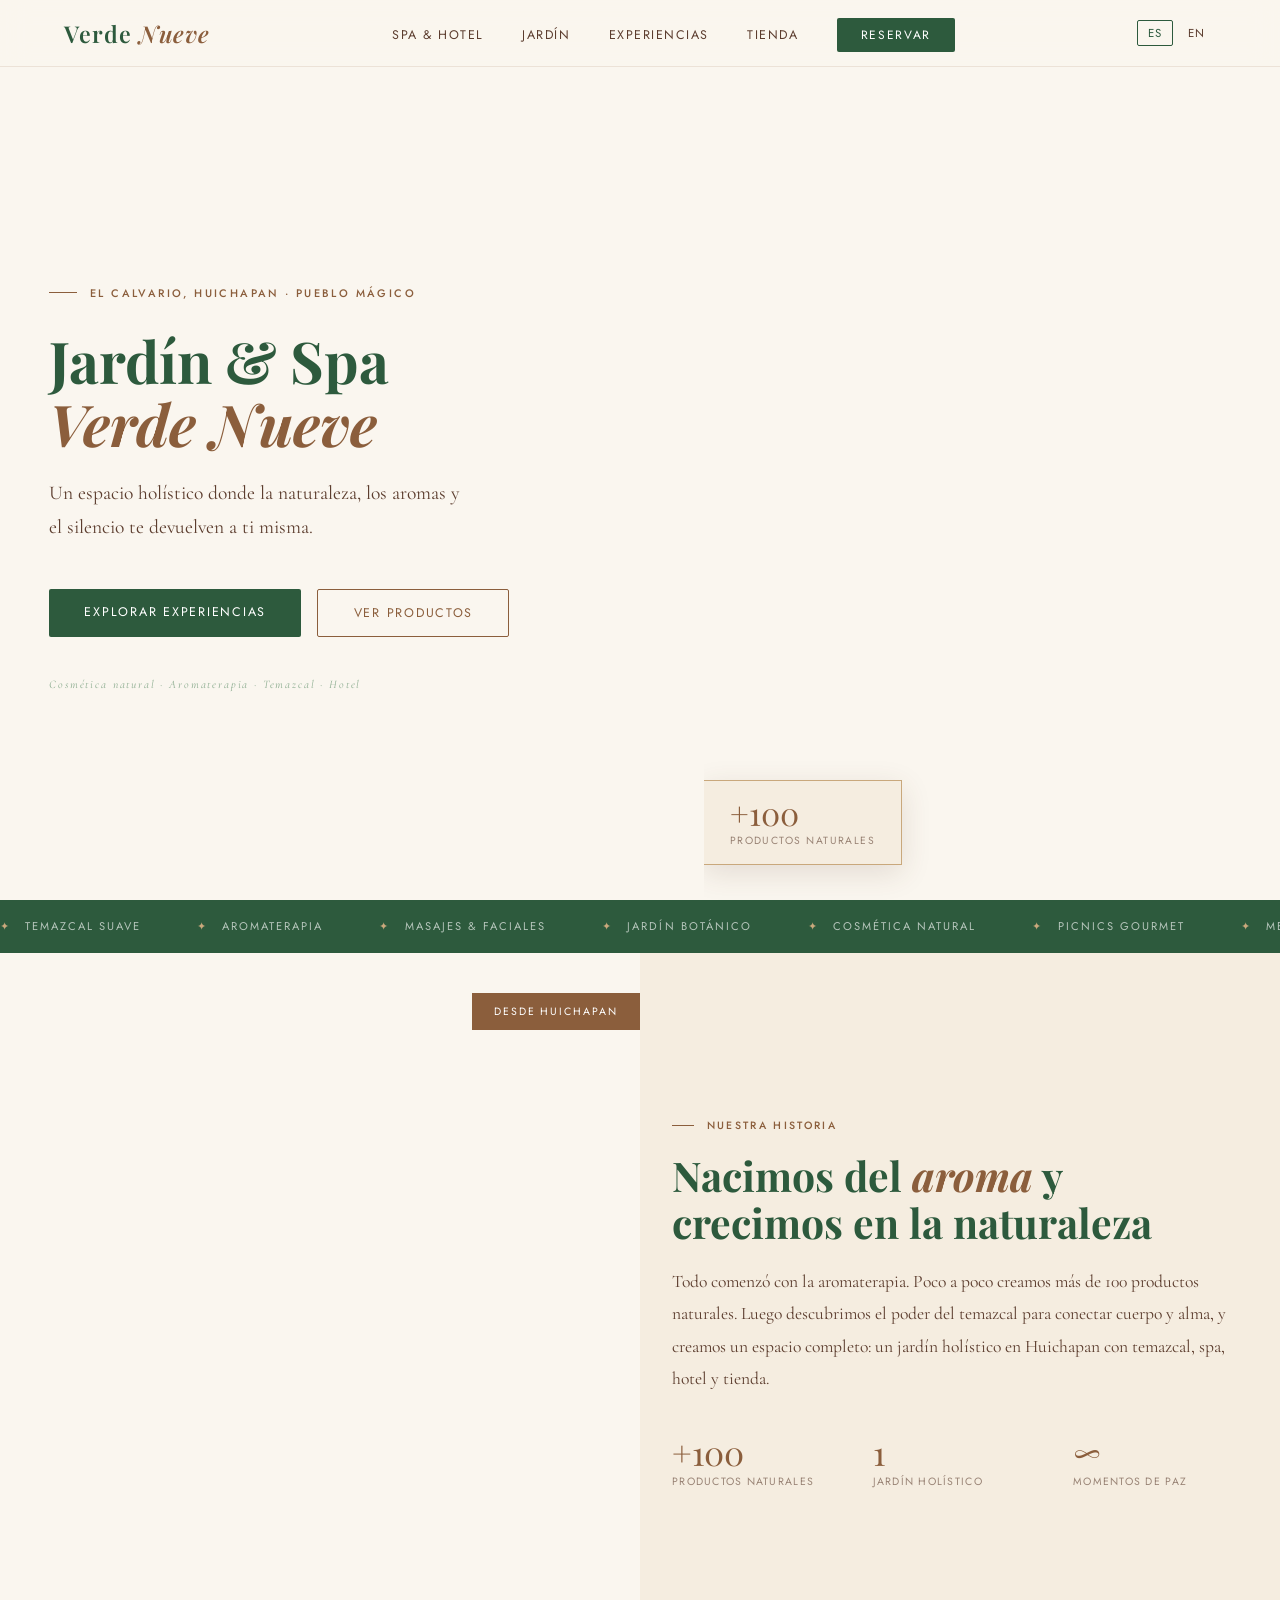
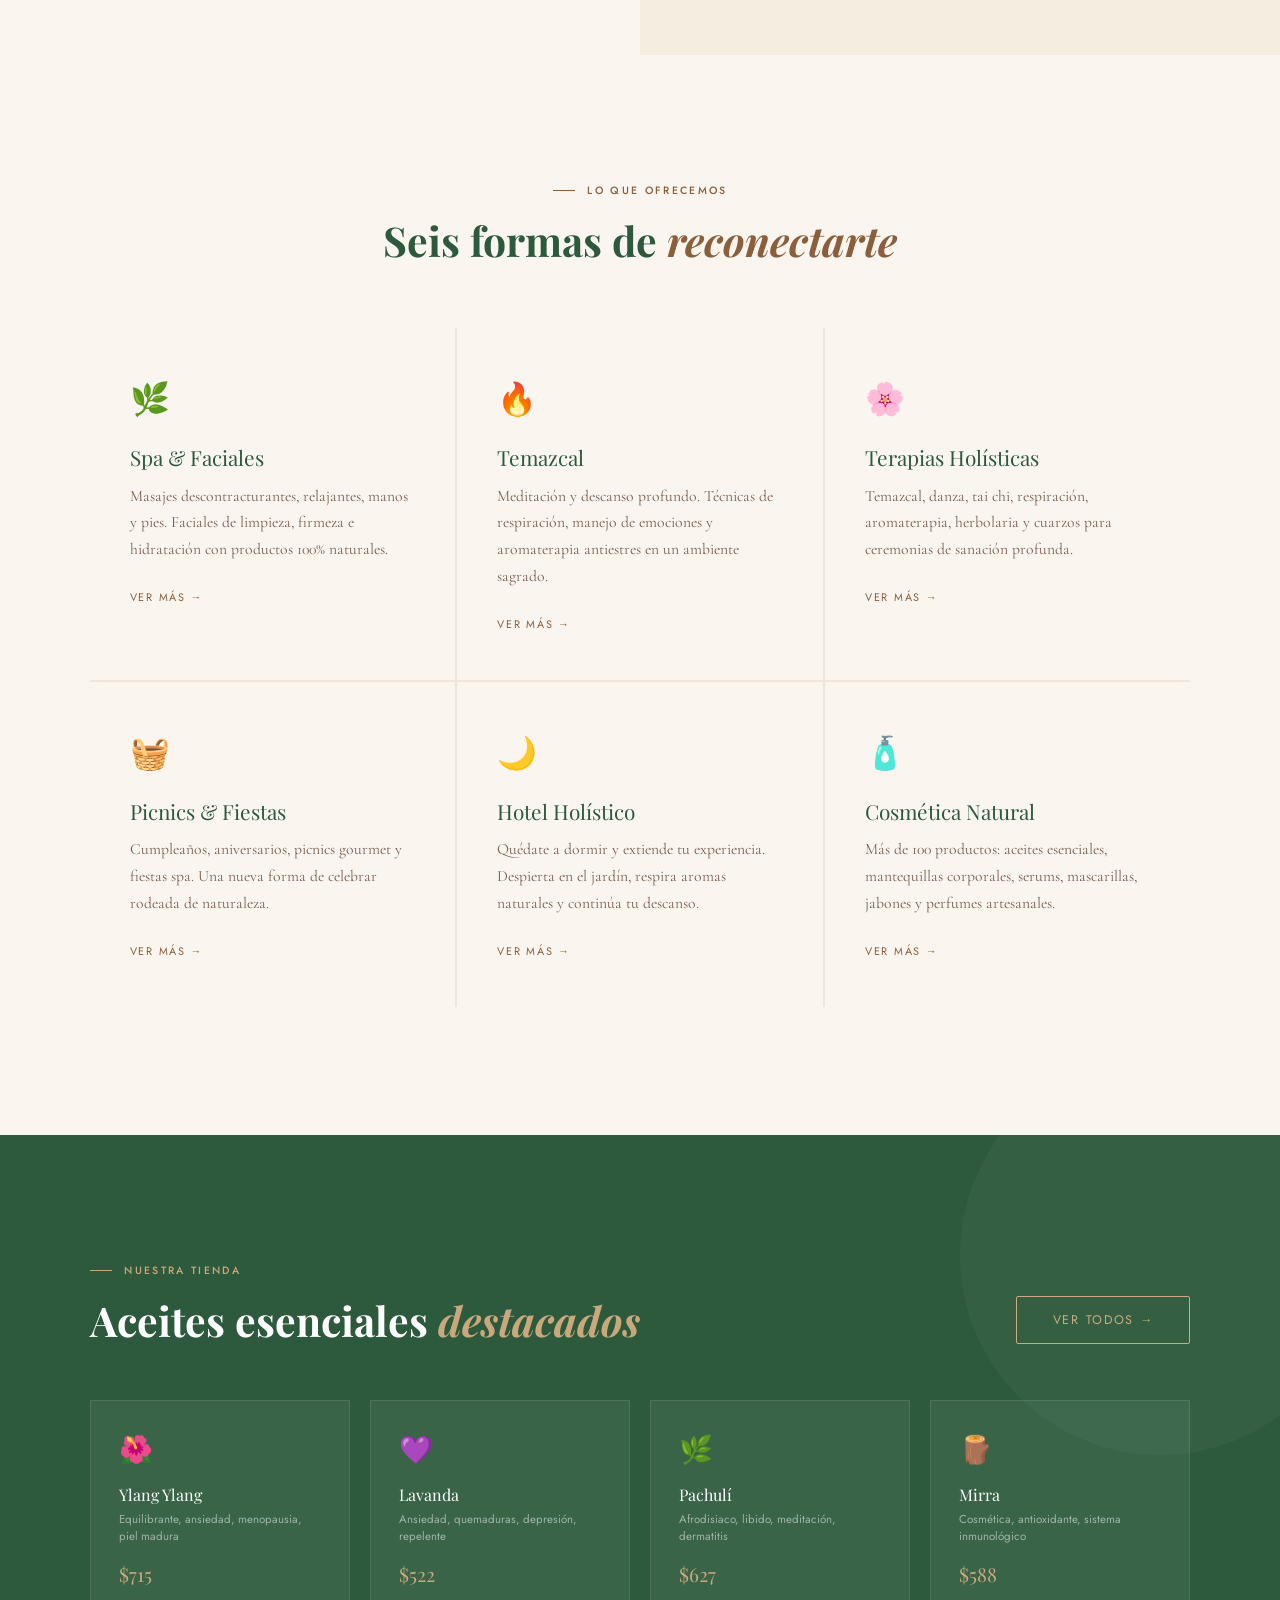
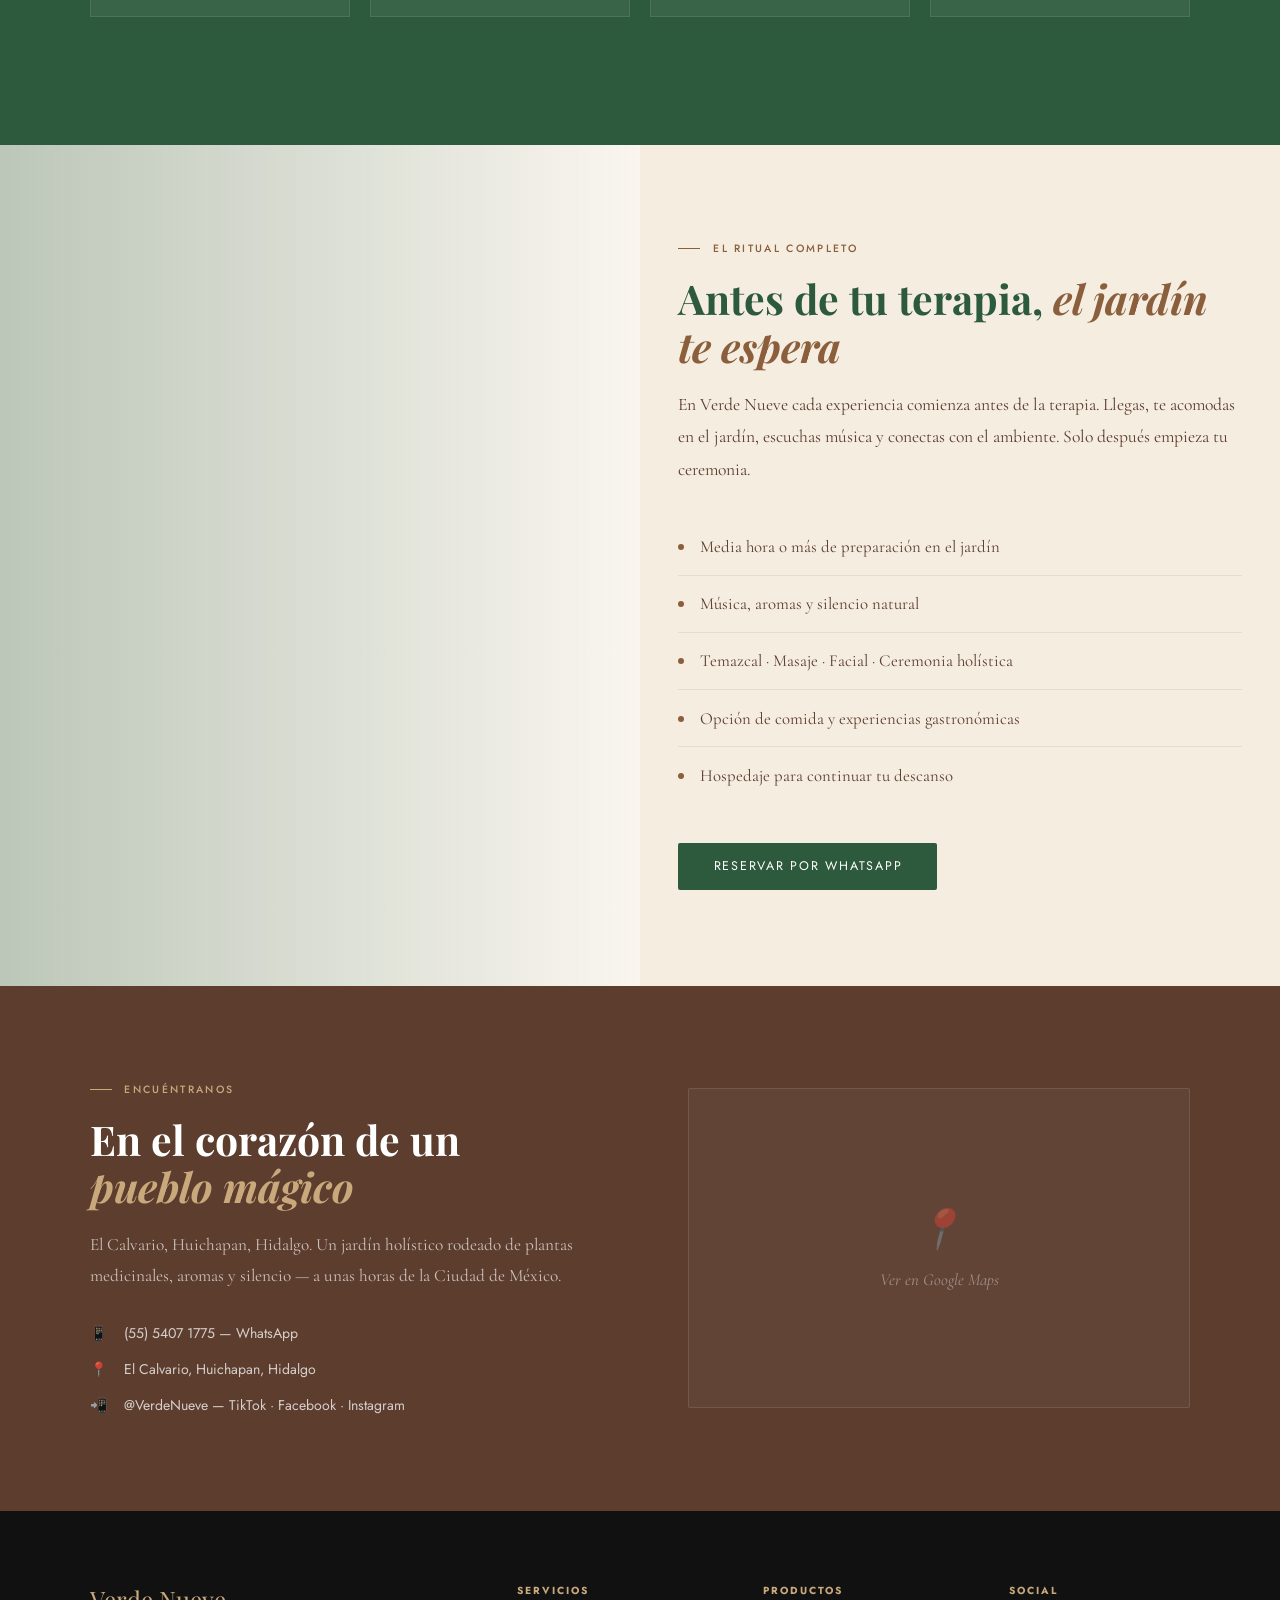
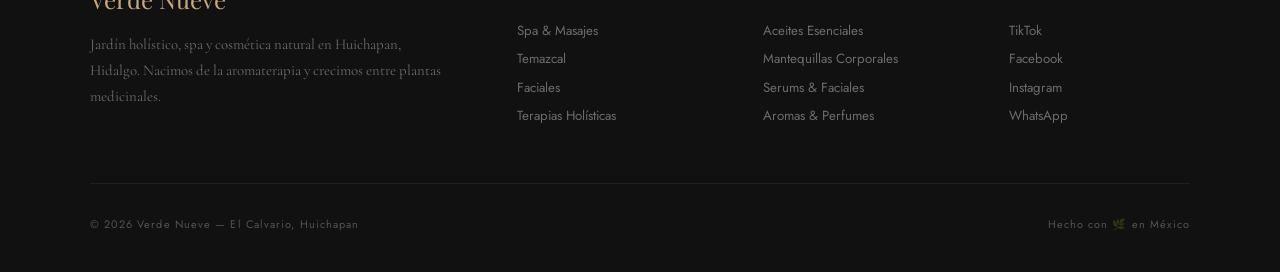
==== commit dd9b8ffe: "Fix rutas CSS todas las páginas" ====
--- a/index.html
+++ b/index.html
@@ -153,9 +153,9 @@
   </div>
   <div class="hero-right">
     <div class="hero-mosaic">
-      <div class="tile tile-a"></div>
-      <div class="tile tile-b"></div>
-      <div class="tile tile-c"></div>
+      <div class="tile tile-a" data-img="hero.tile_a"></div>
+      <div class="tile tile-b" data-img="hero.tile_b"></div>
+      <div class="tile tile-c" data-img="hero.tile_c"></div>
     </div>
     <div class="hero-pill">
       <div class="big">+100</div>
@@ -181,7 +181,7 @@
 
 <!-- ── SOBRE ── -->
 <section class="sobre" id="sobre">
-  <div class="sobre-photo">
+  <div class="sobre-photo" data-img="sobre.photo">
     <div class="sobre-photo-tag es">Desde Huichapan</div>
     <div class="sobre-photo-tag en">From Huichapan</div>
   </div>
--- a/style.css
+++ b/style.css
@@ -0,0 +1,219 @@
+/* ═══════════════════════════════════════════
+   VERDE NUEVE — Estilos globales compartidos
+   ═══════════════════════════════════════════ */
+
+/* ── VARIABLES ── */
+:root {
+  --verde:        #2d5a3d;
+  --verde-claro:  #4a7c5f;
+  --verde-palido: #8aab8e;
+  --tierra:       #8b5e3c;
+  --arena:        #c9a87c;
+  --crema:        #f5ede0;
+  --hueso:        #faf6ef;
+  --cafe:         #5c3d2e;
+  --blanco:       #fff;
+}
+
+/* ── RESET ── */
+*, *::before, *::after { margin: 0; padding: 0; box-sizing: border-box; }
+html { scroll-behavior: smooth; }
+body {
+  font-family: 'Jost', sans-serif;
+  background: var(--hueso);
+  color: var(--cafe);
+  overflow-x: hidden;
+}
+
+/* ── LANGUAGE SWITCH ── */
+body.lang-es .en { display: none !important; }
+body.lang-en .es { display: none !important; }
+
+/* ══════════════════════════
+   NAV
+══════════════════════════ */
+nav {
+  position: fixed; top: 0; left: 0; right: 0; z-index: 200;
+  display: flex; align-items: center; justify-content: space-between;
+  padding: 1.1rem 5%;
+  background: rgba(250,246,239,0.94);
+  backdrop-filter: blur(14px);
+  border-bottom: 1px solid rgba(139,94,60,0.13);
+  transition: box-shadow .3s;
+}
+nav.scrolled { box-shadow: 0 4px 24px rgba(92,61,46,.08); }
+
+.nav-logo {
+  font-family: 'Playfair Display', serif;
+  font-size: 1.45rem; font-weight: 600;
+  color: var(--verde); text-decoration: none;
+  letter-spacing: 0.04em;
+}
+.nav-logo em { font-style: italic; color: var(--tierra); }
+
+.nav-links {
+  display: flex; align-items: center; gap: 2.4rem; list-style: none;
+}
+.nav-links a {
+  text-decoration: none; color: var(--cafe);
+  font-size: .78rem; letter-spacing: .12em; text-transform: uppercase;
+  transition: color .2s; position: relative;
+}
+.nav-links a::after {
+  content: ''; position: absolute; bottom: -4px; left: 0; right: 0;
+  height: 1px; background: var(--tierra);
+  transform: scaleX(0); transition: transform .3s;
+}
+.nav-links a:hover { color: var(--tierra); }
+.nav-links a:hover::after,
+.nav-links a.active::after { transform: scaleX(1); }
+.nav-links a.active { color: var(--tierra); }
+
+.btn-reservar {
+  background: var(--verde) !important; color: #fff !important;
+  padding: .5rem 1.5rem; border-radius: 2px;
+  font-size: .75rem !important; letter-spacing: .14em !important;
+  transition: background .3s !important;
+}
+.btn-reservar::after { display: none !important; }
+.btn-reservar:hover { background: var(--verde-claro) !important; }
+
+.lang-toggle { display: flex; gap: .3rem; }
+.lang-toggle button {
+  background: none; border: 1px solid transparent;
+  padding: .25rem .6rem; cursor: pointer;
+  font-family: 'Jost', sans-serif; font-size: .72rem;
+  letter-spacing: .1em; color: var(--cafe);
+  border-radius: 2px; transition: all .2s;
+}
+.lang-toggle button.active,
+.lang-toggle button:hover { border-color: var(--verde); color: var(--verde); }
+
+/* Hamburger (mobile) */
+.nav-burger {
+  display: none; flex-direction: column; gap: 5px;
+  cursor: pointer; background: none; border: none; padding: .3rem;
+}
+.nav-burger span {
+  display: block; width: 24px; height: 2px;
+  background: var(--cafe); transition: all .3s;
+}
+.nav-burger.open span:nth-child(1) { transform: translateY(7px) rotate(45deg); }
+.nav-burger.open span:nth-child(2) { opacity: 0; }
+.nav-burger.open span:nth-child(3) { transform: translateY(-7px) rotate(-45deg); }
+
+/* ══════════════════════════
+   MARQUEE
+══════════════════════════ */
+.marquee-wrap { background: var(--verde); padding: 1.15rem 0; overflow: hidden; }
+.marquee-track {
+  display: flex; gap: 3.5rem; width: max-content;
+  animation: marquee-scroll 22s linear infinite;
+}
+.marquee-track:hover { animation-play-state: paused; }
+.marquee-item {
+  font-size: .7rem; letter-spacing: .18em; text-transform: uppercase;
+  color: rgba(255,255,255,.65); white-space: nowrap;
+  display: flex; align-items: center; gap: .9rem;
+}
+.marquee-item::before { content: '✦'; color: var(--arena); }
+@keyframes marquee-scroll {
+  from { transform: translateX(0); }
+  to   { transform: translateX(-50%); }
+}
+
+/* ══════════════════════════
+   FOOTER
+══════════════════════════ */
+footer { background: #111; padding: 4.5rem 7% 2.5rem; }
+
+.footer-grid {
+  display: grid; grid-template-columns: 2fr 1fr 1fr 1fr;
+  gap: 4rem; margin-bottom: 3rem;
+}
+.footer-brand {
+  font-family: 'Playfair Display', serif;
+  font-size: 1.5rem; color: var(--arena); margin-bottom: 1rem;
+}
+.footer-bio {
+  font-family: 'Cormorant Garamond', serif;
+  font-size: .93rem; color: rgba(255,255,255,.38); line-height: 1.75;
+}
+.footer-col h5 {
+  font-size: .64rem; letter-spacing: .2em; text-transform: uppercase;
+  color: var(--arena); margin-bottom: 1.4rem;
+}
+.footer-col a {
+  display: block; color: rgba(255,255,255,.38);
+  text-decoration: none; font-size: .83rem;
+  margin-bottom: .6rem; transition: color .2s;
+}
+.footer-col a:hover { color: rgba(255,255,255,.75); }
+.footer-bottom {
+  border-top: 1px solid rgba(255,255,255,.06);
+  padding-top: 2rem;
+  display: flex; justify-content: space-between; align-items: center;
+  font-size: .68rem; letter-spacing: .1em; color: rgba(255,255,255,.28);
+}
+
+/* ══════════════════════════
+   SECTION HELPERS (reutilizables)
+══════════════════════════ */
+.section-eyebrow {
+  display: flex; align-items: center; gap: .8rem;
+  font-size: .66rem; letter-spacing: .22em; text-transform: uppercase;
+  color: var(--tierra); font-weight: 500; margin-bottom: 1.2rem;
+}
+.section-eyebrow::before { content: ''; width: 22px; height: 1px; background: var(--tierra); }
+
+.section-title {
+  font-family: 'Playfair Display', serif;
+  font-size: clamp(1.9rem, 3.2vw, 3rem);
+  line-height: 1.15; color: var(--verde); margin-bottom: 1.2rem;
+}
+.section-title em { font-style: italic; color: var(--tierra); }
+
+.section-body {
+  font-family: 'Cormorant Garamond', serif;
+  font-size: 1.1rem; line-height: 1.85; color: var(--cafe); opacity: .88;
+}
+
+/* ── BOTONES ── */
+.btn-prim {
+  background: var(--verde); color: #fff;
+  padding: .88rem 2.2rem; border-radius: 2px;
+  font-family: 'Jost', sans-serif; font-size: .78rem;
+  letter-spacing: .14em; text-transform: uppercase;
+  text-decoration: none; transition: all .3s;
+  display: inline-block; border: none; cursor: pointer;
+}
+.btn-prim:hover { background: var(--verde-claro); transform: translateY(-2px); }
+
+.btn-ghost {
+  background: transparent; color: var(--tierra);
+  padding: .88rem 2.2rem; border-radius: 2px;
+  border: 1px solid var(--tierra);
+  font-family: 'Jost', sans-serif; font-size: .78rem;
+  letter-spacing: .14em; text-transform: uppercase;
+  text-decoration: none; transition: all .3s; display: inline-block;
+}
+.btn-ghost:hover { background: var(--tierra); color: #fff; }
+
+/* ── ANIMACIONES ── */
+@keyframes fadeUp {
+  from { opacity: 0; transform: translateY(28px); }
+  to   { opacity: 1; transform: translateY(0); }
+}
+.fade-up { opacity: 0; transform: translateY(28px); transition: opacity .7s ease, transform .7s ease; }
+.fade-up.visible { opacity: 1; transform: translateY(0); }
+
+/* ── RESPONSIVE ── */
+@media (max-width: 900px) {
+  .nav-links { display: none; flex-direction: column; position: absolute; top: 100%; left: 0; right: 0; background: var(--crema); padding: 1.5rem 5%; gap: 1.2rem; border-bottom: 1px solid rgba(139,94,60,.13); }
+  .nav-links.open { display: flex; }
+  .nav-burger { display: flex; }
+  .footer-grid { grid-template-columns: 1fr 1fr; gap: 2.5rem; }
+}
+@media (max-width: 600px) {
+  .footer-grid { grid-template-columns: 1fr; }
+}
